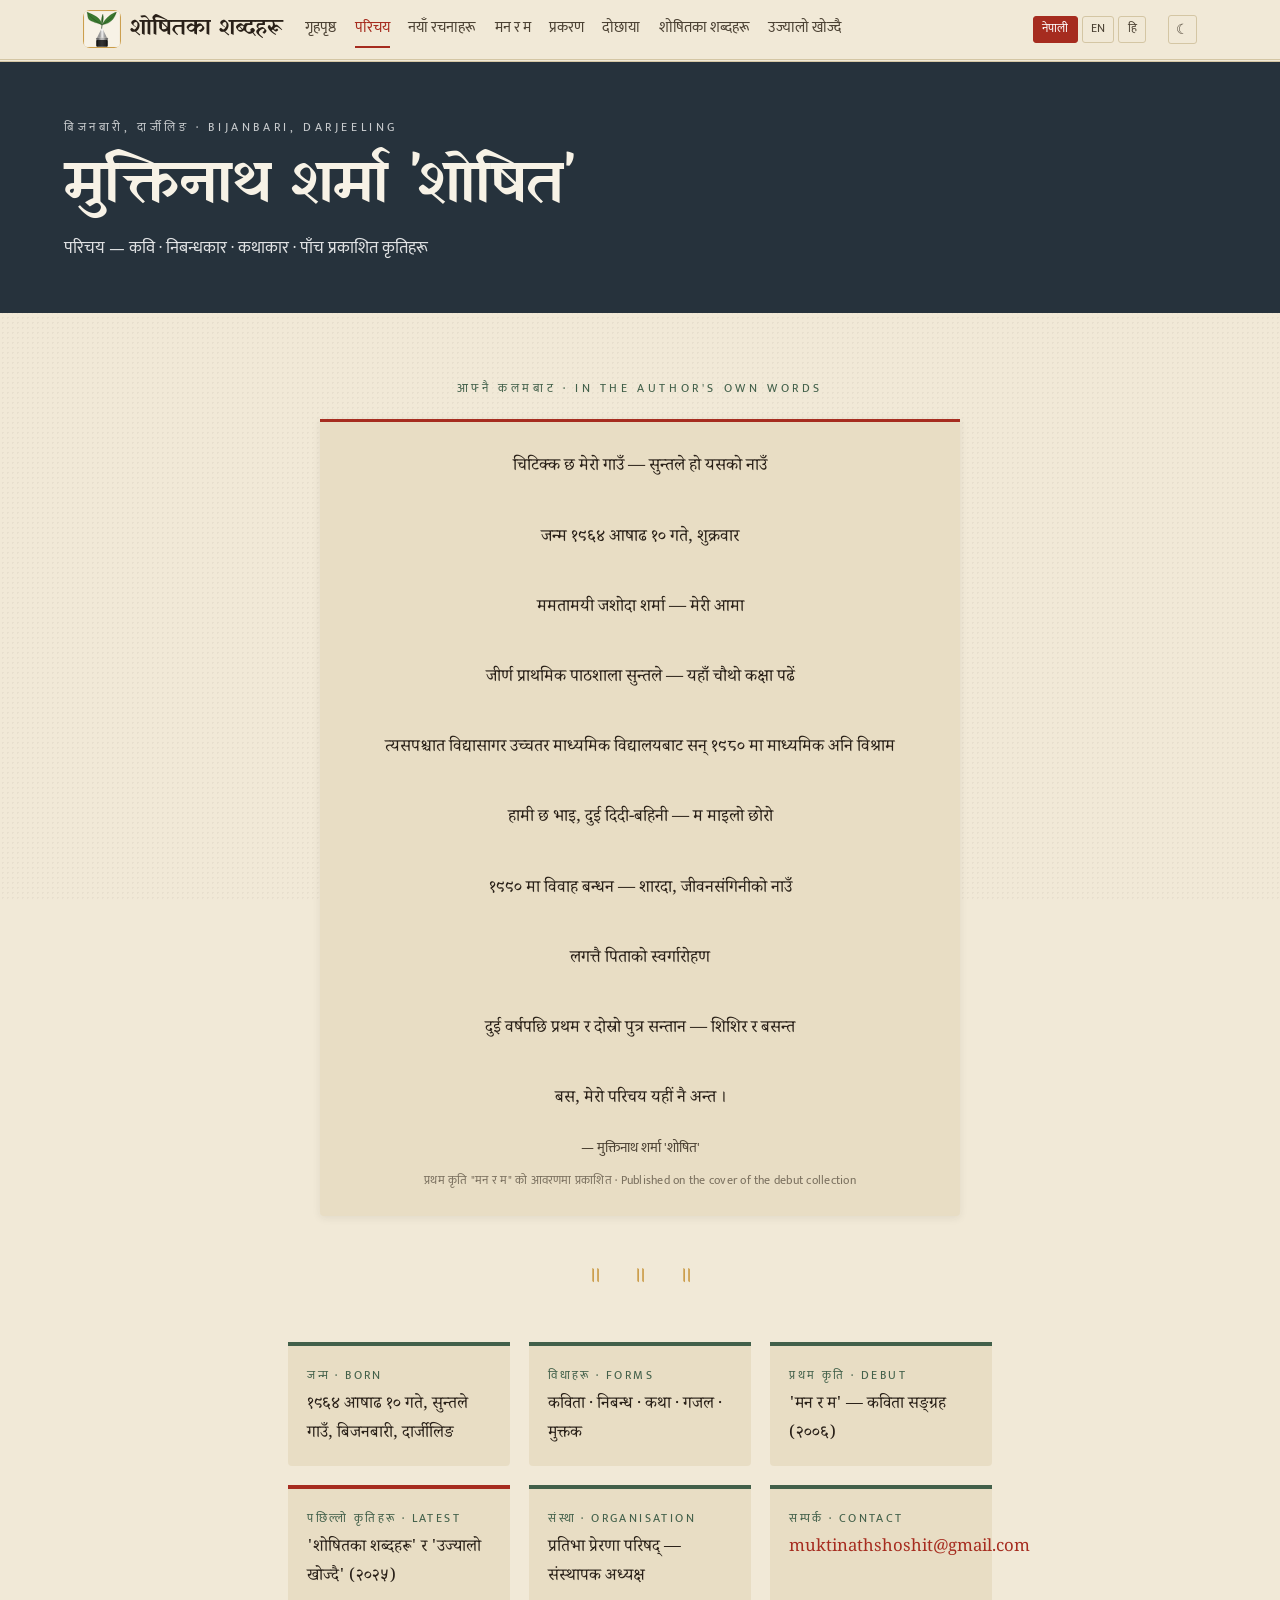
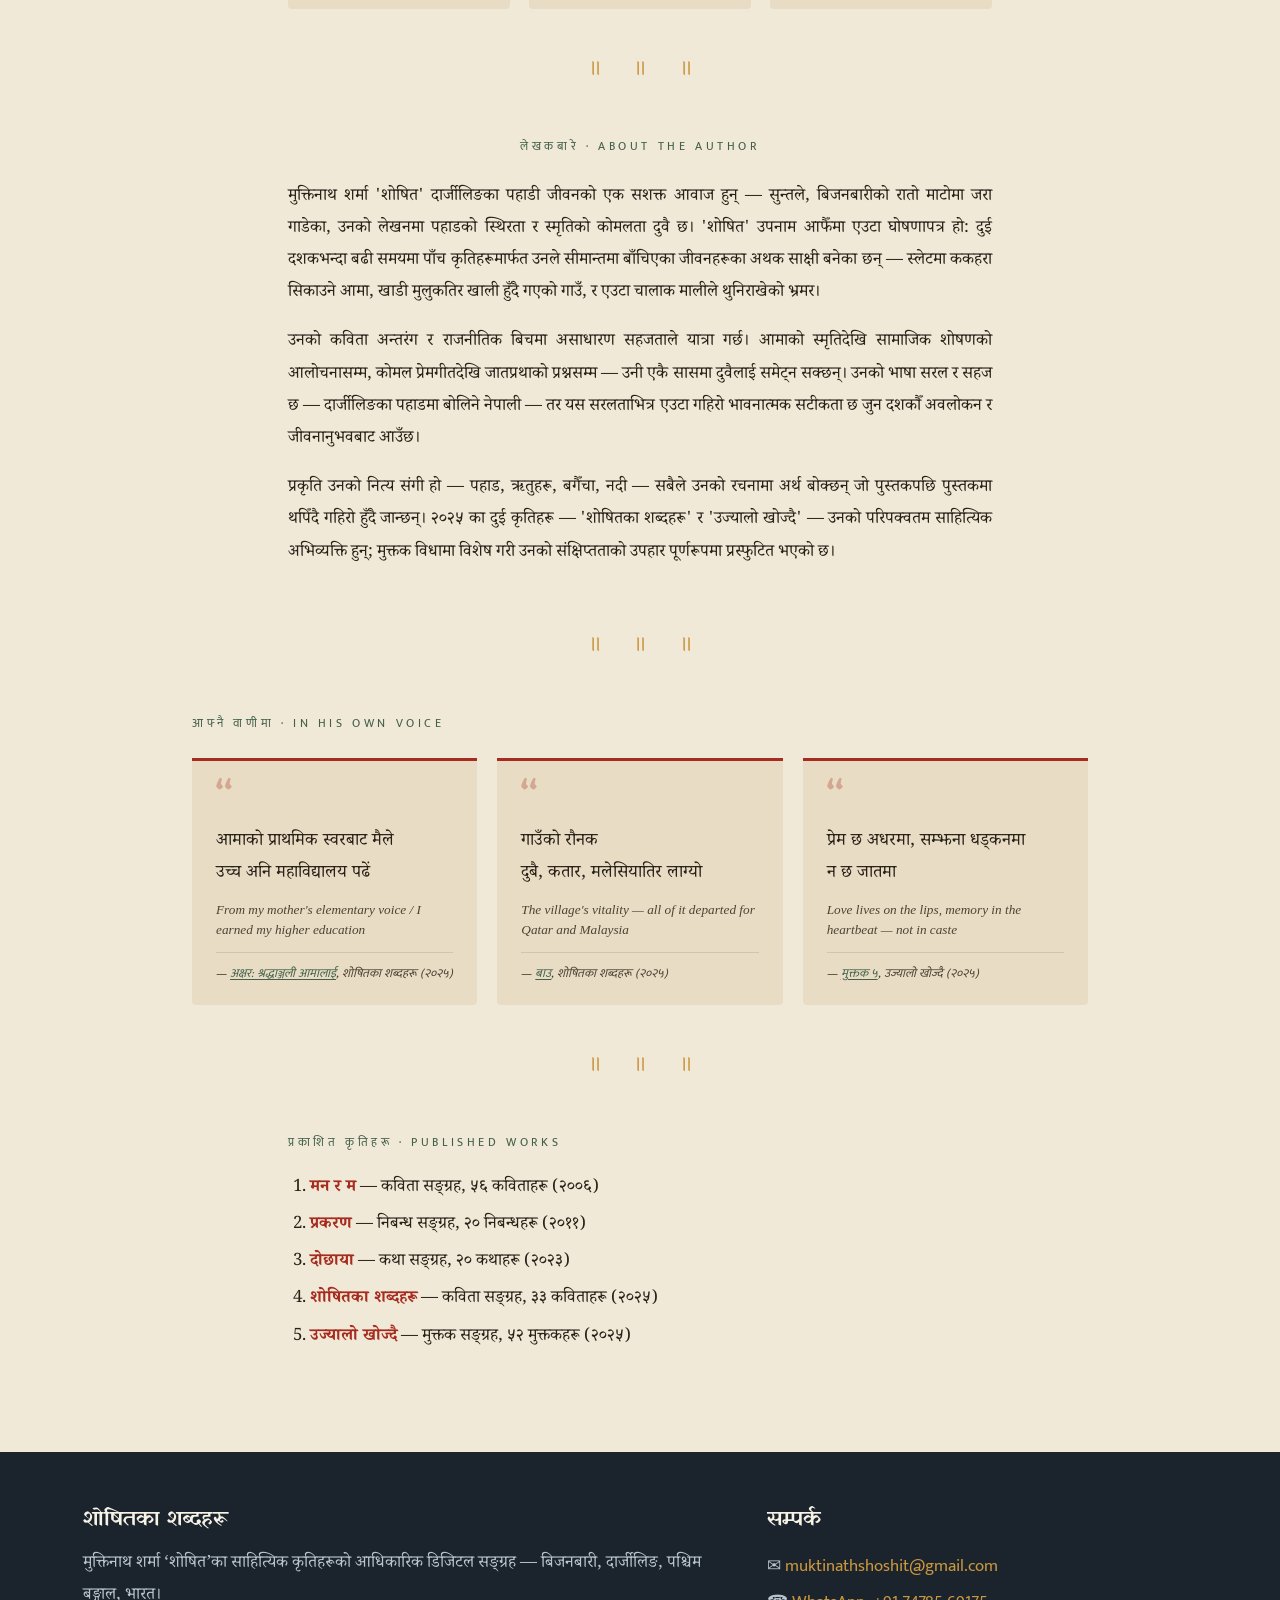
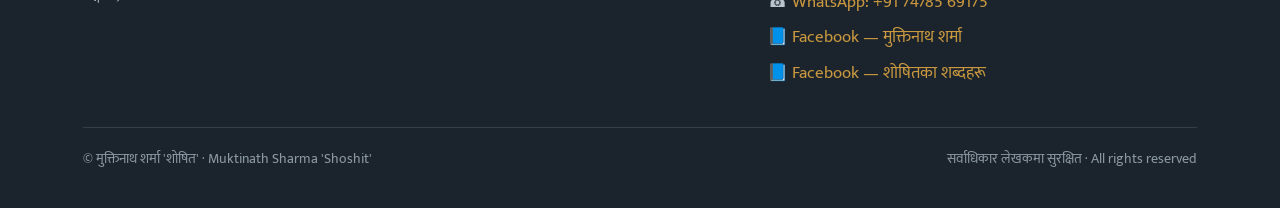
==== parichay.html @ 9d16ff5e "Add EN/HI translations to parichay.html sections The verse card, facts values, and published works l" ====
<!DOCTYPE html>
<html lang="ne">
<head>
<meta charset="UTF-8">
<meta name="viewport" content="width=device-width, initial-scale=1">
<title>परिचय — मुक्तिनाथ शर्मा 'शोषित' · Muktinath Sharma 'Shoshit'</title>
<meta name="description" content="मुक्तिनाथ शर्मा 'शोषित'को परिचय — जन्म १९६४, बिजनबारी, दार्जीलिङ। कवि, निबन्धकार, कथाकार। आफ्नै कलमबाट आत्मपरिचय।">

<!-- Open Graph -->
<meta property="og:type" content="profile">
<meta property="og:site_name" content="शोषितका शब्दहरू">
<meta property="og:url" content="https://shoshit.in/parichay.html">
<meta property="og:title" content="परिचय — मुक्तिनाथ शर्मा 'शोषित'">
<meta property="og:description" content="Muktinath Sharma 'Shoshit' — poet, essayist and story writer from Bijanbari, Darjeeling. Born 1964. Five published works in Nepali literature.">
<meta property="og:image" content="https://shoshit.in/images/covers/shoshitka-shabdaharu-cover.png">
<meta property="og:locale" content="ne_NP">
<meta property="profile:first_name" content="Muktinath">
<meta property="profile:last_name" content="Sharma">
<meta property="profile:username" content="shoshit">

<!-- Twitter / X Card -->
<meta name="twitter:card" content="summary_large_image">
<meta name="twitter:title" content="परिचय — Muktinath Sharma 'Shoshit'">
<meta name="twitter:description" content="Poet, essayist and story writer from Bijanbari, Darjeeling. Born 1964. Author of five published works in Nepali literature spanning poetry, essays and stories.">
<meta name="twitter:image" content="https://shoshit.in/images/covers/shoshitka-shabdaharu-cover.png">

<!-- Canonical -->
<link rel="canonical" href="https://shoshit.in/parichay.html">

<!-- JSON-LD: Person -->
<script type="application/ld+json">
{
  "@context": "https://schema.org",
  "@type": "Person",
  "@id": "https://shoshit.in/#author",
  "name": "Muktinath Sharma 'Shoshit'",
  "alternateName": ["मुक्तिनाथ शर्मा 'शोषित'"],
  "birthDate": "1964",
  "birthPlace": {
    "@type": "Place",
    "name": "Suntale, Bijanbari, Darjeeling, West Bengal, India"
  },
  "nationality": "Indian",
  "jobTitle": ["Poet", "Essayist", "Story Writer", "Teacher"],
  "description": "Nepali-language poet, essayist, and story writer from Bijanbari, Darjeeling, West Bengal. Active in Indian Nepali literature for over four decades.",
  "url": "https://shoshit.in/parichay.html",
  "sameAs": [
    "https://facebook.com/muktinathsharma.shosit",
    "https://facebook.com/shositwords"
  ]
}
</script>

<link rel="preconnect" href="https://fonts.googleapis.com">
<link rel="preconnect" href="https://fonts.gstatic.com" crossorigin>
<link href="https://fonts.googleapis.com/css2?family=Yatra+One&family=Noto+Serif+Devanagari:wght@400;600&family=Mukta:wght@400;600&display=swap" rel="stylesheet">
<link rel="stylesheet" href="css/style.css">
<link rel="icon" href="images/logo.svg" type="image/svg+xml">
</head>
<body>

<div id="read-progress" role="progressbar" aria-label="Reading progress" aria-valuenow="0" aria-valuemin="0" aria-valuemax="100"></div>
<a class="skip-link" href="#main-content">Skip to content</a>

<header class="site-head">
  <div class="wrap">
    <a class="brand" href="index.html">
      <img src="images/logo.svg" alt="" class="brand-logo" width="38" height="38">
      शोषितका शब्दहरू
    </a>
    <button id="nav-toggle" aria-expanded="false" aria-controls="main-nav" aria-label="Navigation menu">
      <svg width="22" height="18" viewBox="0 0 22 18" fill="none" aria-hidden="true">
        <rect y="0" width="22" height="2.5" rx="1.25" fill="currentColor"/>
        <rect y="7.75" width="22" height="2.5" rx="1.25" fill="currentColor"/>
        <rect y="15.5" width="22" height="2.5" rx="1.25" fill="currentColor"/>
      </svg>
    </button>
    <div class="nav-wrap">
    <nav class="site-nav" id="main-nav" aria-label="मुख्य">
      <a href="index.html" data-ne="गृहपृष्ठ" data-en="Home" data-hi="मुख्य पृष्ठ">गृहपृष्ठ</a>
      <a href="parichay.html" aria-current="page" data-ne="परिचय" data-en="About" data-hi="परिचय">परिचय</a>
      <a href="rachana.html" data-ne="नयाँ रचनाहरू" data-en="New Works" data-hi="नई रचनाएँ">नयाँ रचनाहरू</a>
      <a href="books/man-ra-ma.html" data-ne="मन र म" data-en="Man ra Ma" data-hi="मन र मैं">मन र म</a>
      <a href="books/prakaran.html" data-ne="प्रकरण" data-en="Prakaran" data-hi="प्रकरण">प्रकरण</a>
      <a href="books/dochhaya.html" data-ne="दोछाया" data-en="Dochhaya" data-hi="दोछाया">दोछाया</a>
      <a href="books/shoshitka-shabdaharu.html" data-ne="शोषितका शब्दहरू" data-en="Shoshitka Shabdaharu" data-hi="शोषित के शब्द">शोषितका शब्दहरू</a>
      <a href="books/ujyalo-khojdai.html" data-ne="उज्यालो खोज्दै" data-en="Ujyalo Khojdai" data-hi="उज्यालो खोज्दै">उज्यालो खोज्दै</a>
    </nav>
    </div>
    <div class="lang-switcher" aria-label="Language / भाषा">
      <button class="lang-btn active" data-lang="ne" aria-pressed="true" title="नेपाली">नेपाली</button>
      <button class="lang-btn" data-lang="en" aria-pressed="false" title="English">EN</button>
      <button class="lang-btn" data-lang="hi" aria-pressed="false" title="हिन्दी">हि</button>
    </div>
    <button id="theme-toggle" aria-label="Switch to dark mode" title="Switch to dark mode">☾</button>
  </div>
</header>

<main id="main-content">
  <section class="work-hero">
    <div class="wrap">
      <div class="hero-text">
        <span class="eyebrow" data-ne="बिजनबारी, दार्जीलिङ · Bijanbari, Darjeeling" data-en="Bijanbari, Darjeeling" data-hi="बिजनबारी, दार्जीलिंग">बिजनबारी, दार्जीलिङ · Bijanbari, Darjeeling</span>
        <h1 data-ne="मुक्तिनाथ शर्मा 'शोषित'" data-en="Muktinath Sharma 'Shoshit'" data-hi="मुक्तिनाथ शर्मा 'शोषित'">मुक्तिनाथ शर्मा 'शोषित'</h1>
        <p class="sub" data-ne="परिचय — कवि · निबन्धकार · कथाकार · पाँच प्रकाशित कृतिहरू" data-en="Profile — Poet · Essayist · Story Writer · Five Published Works" data-hi="परिचय — कवि · निबंधकार · कथाकार · पाँच प्रकाशित कृतियाँ">परिचय — कवि · निबन्धकार · कथाकार · पाँच प्रकाशित कृतिहरू</p>
      </div>
    </div>
  </section>

  <section class="section" id="top">
    <span class="eyebrow eyebrow-center" data-ne="आफ्नै कलमबाट · In the Author's Own Words" data-en="In the Author's Own Words" data-hi="लेखक के अपने शब्दों में">आफ्नै कलमबाट · In the Author's Own Words</span>
    <div class="parichay-card">
      <div class="trans lang-ne">
        <div class="parichay-verse">चिटिक्क छ मेरो गाउँ — सुन्तले हो यसको नाउँ

जन्म १९६४ आषाढ १० गते, शुक्रवार

ममतामयी जशोदा शर्मा — मेरी आमा

जीर्ण प्राथमिक पाठशाला सुन्तले — यहाँ चौथो कक्षा पढें

त्यसपश्चात विद्यासागर उच्चतर माध्यमिक विद्यालयबाट सन् १९८० मा माध्यमिक अनि विश्राम

हामी छ भाइ, दुई दिदी-बहिनी — म माइलो छोरो

१९९० मा विवाह बन्धन — शारदा, जीवनसंगिनीको नाउँ

लगत्तै पिताको स्वर्गारोहण

दुई वर्षपछि प्रथम र दोस्रो पुत्र सन्तान — शिशिर र बसन्त

बस, मेरो परिचय यहीं नै अन्त ।</div>
        <p class="parichay-note">— मुक्तिनाथ शर्मा 'शोषित'</p>
        <p class="parichay-source">प्रथम कृति "मन र म" को आवरणमा प्रकाशित · Published on the cover of the debut collection</p>
      </div>
      <div class="trans lang-en" lang="en" hidden>
        <div class="parichay-verse">My village is bright and beautiful — Suntale is its name

Born the 10th of Ashadha, 1964, a Friday

Jasodha Sharma, full of tenderness — my mother

The old primary school in Suntale — I studied there till the fourth grade

From Vidyasagar Higher Secondary School, I passed secondary in 1980 — then a pause

Six brothers we are, two sisters — I am the second son

In 1990, the bond of marriage — Sharada, my life companion's name

And soon after, my father's departure

Two years later, a first son and a second — Shishir and Basanta

And with that, my story ends here.</div>
        <p class="parichay-note">— Muktinath Sharma 'Shoshit'</p>
        <p class="parichay-source">Published on the cover of the debut collection <em>Man ra Ma</em></p>
      </div>
      <div class="trans lang-hi" lang="hi" hidden>
        <div class="parichay-verse">सुन्दर है मेरा गाँव — सुन्तले है उसका नाम

जन्म आषाढ़ की दसवीं, सन् १९६४, शुक्रवार

ममतामयी जशोदा शर्मा — मेरी माँ

जर्जर प्राथमिक पाठशाला सुन्तले — यहाँ चौथी कक्षा तक पढ़ा

तत्पश्चात विद्यासागर उच्चतर माध्यमिक विद्यालय से सन् १९८० में माध्यमिक परीक्षा उत्तीर्ण, फिर विश्राम

छह भाई हैं हम, दो बहनें — मैं दूसरा बेटा

सन् १९९० में विवाह-बंधन — शारदा, जीवनसंगिनी का नाम

उसके तुरंत बाद पिता का देहावसान

दो वर्ष बाद पहले और दूसरे पुत्र — शिशिर और बसन्त

बस, मेरा परिचय यहीं समाप्त।</div>
        <p class="parichay-note">— मुक्तिनाथ शर्मा 'शोषित'</p>
        <p class="parichay-source">प्रथम कृति <em>मन र म</em> के आवरण पर प्रकाशित</p>
      </div>
    </div>

    <div class="dd" aria-hidden="true">॥ ॥ ॥</div>

    <div class="facts">
      <div class="fact">
        <div class="k" data-ne="जन्म · Born" data-en="Born" data-hi="जन्म">जन्म · Born</div>
        <div class="v" data-ne="१९६४ आषाढ १० गते, सुन्तले गाउँ, बिजनबारी, दार्जीलिङ" data-en="10th Ashadha 1964, Suntale village, Bijanbari, Darjeeling" data-hi="आषाढ़ की दसवीं, १९६४, सुन्तले गाँव, बिजनबारी, दार्जीलिंग">१९६४ आषाढ १० गते, सुन्तले गाउँ, बिजनबारी, दार्जीलिङ</div>
      </div>
      <div class="fact">
        <div class="k" data-ne="विधाहरू · Forms" data-en="Forms" data-hi="विधाएँ">विधाहरू · Forms</div>
        <div class="v" data-ne="कविता · निबन्ध · कथा · गजल · मुक्तक" data-en="Poetry · Essay · Story · Ghazal · Muktak" data-hi="कविता · निबंध · कहानी · ग़ज़ल · मुक्तक">कविता · निबन्ध · कथा · गजल · मुक्तक</div>
      </div>
      <div class="fact">
        <div class="k" data-ne="प्रथम कृति · Debut" data-en="Debut" data-hi="प्रथम कृति">प्रथम कृति · Debut</div>
        <div class="v" data-ne="'मन र म' — कविता सङ्ग्रह (२००६)" data-en="'Man ra Ma' — poetry collection (2006)" data-hi="'मन र म' — कविता संग्रह (२००६)">'मन र म' — कविता सङ्ग्रह (२००६)</div>
      </div>
      <div class="fact fact-latest">
        <div class="k" data-ne="पछिल्लो कृतिहरू · Latest" data-en="Latest" data-hi="नवीनतम कृतियाँ">पछिल्लो कृतिहरू · Latest</div>
        <div class="v" data-ne="'शोषितका शब्दहरू' र 'उज्यालो खोज्दै' (२०२५)" data-en="'Shoshitka Shabdaharu' and 'Ujyalo Khojdai' (2025)" data-hi="'शोषितका शब्दहरू' और 'उज्यालो खोज्दै' (२०२५)">'शोषितका शब्दहरू' र 'उज्यालो खोज्दै' (२०२५)</div>
      </div>
      <div class="fact">
        <div class="k" data-ne="संस्था · Organisation" data-en="Organisation" data-hi="संस्था">संस्था · Organisation</div>
        <div class="v" data-ne="प्रतिभा प्रेरणा परिषद् — संस्थापक अध्यक्ष" data-en="Pratibha Prerna Parishad — Founding President" data-hi="प्रतिभा प्रेरणा परिषद् — संस्थापक अध्यक्ष">प्रतिभा प्रेरणा परिषद् — संस्थापक अध्यक्ष</div>
      </div>
      <div class="fact">
        <div class="k" data-ne="सम्पर्क · Contact" data-en="Contact" data-hi="संपर्क">सम्पर्क · Contact</div>
        <div class="v"><a href="mailto:muktinathshoshit@gmail.com">muktinathshoshit@gmail.com</a></div>
      </div>
    </div>

    <div class="dd" aria-hidden="true">॥ ॥ ॥</div>

    <span class="eyebrow eyebrow-center">लेखकबारे · About the Author</span>
    <div class="author-bio">
      <div class="trans lang-ne">
        <div class="prose">
          <p>मुक्तिनाथ शर्मा 'शोषित' दार्जीलिङका पहाडी जीवनको एक सशक्त आवाज हुन् — सुन्तले, बिजनबारीको रातो माटोमा जरा गाडेका, उनको लेखनमा पहाडको स्थिरता र स्मृतिको कोमलता दुवै छ। 'शोषित' उपनाम आफैँमा एउटा घोषणापत्र हो: दुई दशकभन्दा बढी समयमा पाँच कृतिहरूमार्फत उनले सीमान्तमा बाँचिएका जीवनहरूका अथक साक्षी बनेका छन् — स्लेटमा ककहरा सिकाउने आमा, खाडी मुलुकतिर खाली हुँदै गएको गाउँ, र एउटा चालाक मालीले थुनिराखेको भ्रमर।</p>
          <p>उनको कविता अन्तरंग र राजनीतिक बिचमा असाधारण सहजताले यात्रा गर्छ। आमाको स्मृतिदेखि सामाजिक शोषणको आलोचनासम्म, कोमल प्रेमगीतदेखि जातप्रथाको प्रश्नसम्म — उनी एकै सासमा दुवैलाई समेट्न सक्छन्। उनको भाषा सरल र सहज छ — दार्जीलिङका पहाडमा बोलिने नेपाली — तर यस सरलताभित्र एउटा गहिरो भावनात्मक सटीकता छ जुन दशकौँ अवलोकन र जीवनानुभवबाट आउँछ।</p>
          <p>प्रकृति उनको नित्य संगी हो — पहाड, ऋतुहरू, बगैँचा, नदी — सबैले उनको रचनामा अर्थ बोक्छन् जो पुस्तकपछि पुस्तकमा थपिँदै गहिरो हुँदै जान्छन्। २०२५ का दुई कृतिहरू — 'शोषितका शब्दहरू' र 'उज्यालो खोज्दै' — उनको परिपक्वतम साहित्यिक अभिव्यक्ति हुन्; मुक्तक विधामा विशेष गरी उनको संक्षिप्तताको उपहार पूर्णरूपमा प्रस्फुटित भएको छ।</p>
        </div>
      </div>
      <div class="trans lang-en" lang="en" hidden>
        <div class="prose">
          <p>Muktinath Sharma 'Shoshit' is a powerful voice of Darjeeling's hill life — rooted in the red earth of Suntale, Bijanbari, his writing holds both the stillness of mountains and the tenderness of memory. The pen name 'Shoshit' (the exploited) is itself a manifesto: across five collections spanning nearly two decades, he has been an unflinching witness to lives lived at the margins — the mother who taught the alphabet on a slate, the village slowly emptied by Gulf migration, the bee trapped by a cunning gardener.</p>
          <p>His poetry travels between the intimate and the political with rare grace. From the memory of a mother to a critique of social exploitation, from a tender love lyric to a searching verse on caste — he holds both in the same breath. His language is deliberately accessible — Nepali as spoken in the Darjeeling hills, without affectation — yet within this simplicity lies a deep emotional precision born of decades of observation and lived experience.</p>
          <p>Nature is his constant companion: the hills, the seasons, the garden, the river — all carry meaning across his work, deepening from book to book. His two 2025 collections — <em>Shoshitka Shabdaharu</em> and <em>Ujyalo Khojdai</em> — represent his most mature literary expression; in the muktak form especially, his gift for compression finds its fullest flowering: saying in four lines what others need pages to approach.</p>
        </div>
      </div>
      <div class="trans lang-hi" lang="hi" hidden>
        <div class="prose">
          <p>मुक्तिनाथ शर्मा 'शोषित' दार्जीलिङ की पहाड़ी ज़िंदगी की एक सशक्त आवाज़ हैं — सुन्तले, बिजनबारी की लाल मिट्टी में जड़ें जमाए, उनके लेखन में पहाड़ों की स्थिरता और स्मृतियों की कोमलता दोनों हैं। 'शोषित' उपनाम स्वयं एक घोषणापत्र है: लगभग दो दशकों में पाँच कृतियों के माध्यम से उन्होंने हाशिए पर जीवन जीने वालों के अथक साक्षी की भूमिका निभाई है — स्लेट पर अक्षर सिखाने वाली माँ, खाड़ी देशों की ओर खाली होता गाँव, और एक चालाक माली के जाल में फँसी भौंरी।</p>
          <p>उनकी कविता अंतरंग और राजनैतिक के बीच असाधारण सहजता से यात्रा करती है। माँ की स्मृति से सामाजिक शोषण की आलोचना तक, कोमल प्रेम-गीत से जाति-प्रथा के सवाल तक — वे एक ही साँस में दोनों को समेट सकते हैं। उनकी भाषा सरल और सहज है — दार्जीलिङ की पहाड़ियों की नेपाली — लेकिन इस सरलता के भीतर एक गहरी भावनात्मक सटीकता छिपी है जो दशकों के अवलोकन और जीवनानुभव से उपजती है।</p>
          <p>प्रकृति उनकी नित्य संगिनी है — पहाड़, ऋतुएँ, बगीचा, नदी — उनकी रचनाओं में सब अर्थ वहन करते हैं जो पुस्तक-दर-पुस्तक गहरा होता जाता है। २०२५ की दो कृतियाँ — <em>शोषितका शब्दहरू</em> और <em>उज्यालो खोज्दै</em> — उनकी सबसे परिपक्व साहित्यिक अभिव्यक्ति हैं; मुक्तक विधा में विशेष रूप से उनकी संक्षिप्तता की प्रतिभा अपने पूर्ण उत्कर्ष पर है।</p>
        </div>
      </div>
    </div>

    <div class="dd" aria-hidden="true">॥ ॥ ॥</div>

    <div class="voice-showcase">
      <span class="eyebrow">आफ्नै वाणीमा · In His Own Voice</span>
      <div class="pull-quotes">
        <figure class="pull-quote">
          <blockquote lang="ne">आमाको प्राथमिक स्वरबाट मैले<br>उच्च अनि महाविद्यालय पढें</blockquote>
          <p class="quote-gloss">From my mother's elementary voice / I earned my higher education</p>
          <figcaption>— <cite><a href="books/shoshitka-shabdaharu.html#p1">अक्षर: श्रद्धाञ्जली आमालाई</a>, शोषितका शब्दहरू (२०२५)</cite></figcaption>
        </figure>
        <figure class="pull-quote">
          <blockquote lang="ne">गाउँको रौनक<br>दुबै, कतार, मलेसियातिर लाग्यो</blockquote>
          <p class="quote-gloss">The village's vitality — all of it departed for Qatar and Malaysia</p>
          <figcaption>— <cite><a href="books/shoshitka-shabdaharu.html#p2">बाउ</a>, शोषितका शब्दहरू (२०२५)</cite></figcaption>
        </figure>
        <figure class="pull-quote">
          <blockquote lang="ne">प्रेम छ अधरमा, सम्झना धड्कनमा<br>न छ जातमा</blockquote>
          <p class="quote-gloss">Love lives on the lips, memory in the heartbeat — not in caste</p>
          <figcaption>— <cite><a href="books/ujyalo-khojdai.html#m5">मुक्तक ५</a>, उज्यालो खोज्दै (२०२५)</cite></figcaption>
        </figure>
      </div>
    </div>

    <div class="dd" aria-hidden="true">॥ ॥ ॥</div>

    <div class="published-works">
      <span class="eyebrow" data-ne="प्रकाशित कृतिहरू · Published Works" data-en="Published Works" data-hi="प्रकाशित कृतियाँ">प्रकाशित कृतिहरू · Published Works</span>
      <div class="trans lang-ne">
        <div class="prose">
          <ol>
            <li><a href="books/man-ra-ma.html"><strong>मन र म</strong></a> — कविता सङ्ग्रह, ५६ कविताहरू (२००६)</li>
            <li><a href="books/prakaran.html"><strong>प्रकरण</strong></a> — निबन्ध सङ्ग्रह, २० निबन्धहरू (२०११)</li>
            <li><a href="books/dochhaya.html"><strong>दोछाया</strong></a> — कथा सङ्ग्रह, २० कथाहरू (२०२३)</li>
            <li><a href="books/shoshitka-shabdaharu.html"><strong>शोषितका शब्दहरू</strong></a> — कविता सङ्ग्रह, ३३ कविताहरू (२०२५)</li>
            <li><a href="books/ujyalo-khojdai.html"><strong>उज्यालो खोज्दै</strong></a> — मुक्तक सङ्ग्रह, ५२ मुक्तकहरू (२०२५)</li>
          </ol>
        </div>
      </div>
      <div class="trans lang-en" lang="en" hidden>
        <div class="prose">
          <ol>
            <li><a href="books/man-ra-ma.html"><strong>Man ra Ma</strong></a> — poetry collection, 56 poems (2006)</li>
            <li><a href="books/prakaran.html"><strong>Prakaran</strong></a> — essay collection, 20 essays (2011)</li>
            <li><a href="books/dochhaya.html"><strong>Dochhaya</strong></a> — short story collection, 20 stories (2023)</li>
            <li><a href="books/shoshitka-shabdaharu.html"><strong>Shoshitka Shabdaharu</strong></a> — poetry collection, 33 poems (2025)</li>
            <li><a href="books/ujyalo-khojdai.html"><strong>Ujyalo Khojdai</strong></a> — muktak collection, 52 muktaks (2025)</li>
          </ol>
        </div>
      </div>
      <div class="trans lang-hi" lang="hi" hidden>
        <div class="prose">
          <ol>
            <li><a href="books/man-ra-ma.html"><strong>मन र म</strong></a> — कविता संग्रह, ५६ कविताएँ (२००६)</li>
            <li><a href="books/prakaran.html"><strong>प्रकरण</strong></a> — निबंध संग्रह, २० निबंध (२०११)</li>
            <li><a href="books/dochhaya.html"><strong>दोछाया</strong></a> — कहानी संग्रह, २० कहानियाँ (२०२३)</li>
            <li><a href="books/shoshitka-shabdaharu.html"><strong>शोषितका शब्दहरू</strong></a> — कविता संग्रह, ३३ कविताएँ (२०२५)</li>
            <li><a href="books/ujyalo-khojdai.html"><strong>उज्यालो खोज्दै</strong></a> — मुक्तक संग्रह, ५२ मुक्तक (२०२५)</li>
          </ol>
        </div>
      </div>
    </div>
  </section>
</main>

<footer class="site-foot">
  <div class="wrap">
    <div class="foot-grid">
      <div>
        <h4 data-ne="शोषितका शब्दहरू" data-en="Shoshitka Shabdaharu" data-hi="शोषित के शब्द">शोषितका शब्दहरू</h4>
        <p data-ne="मुक्तिनाथ शर्मा &#x2018;शोषित&#x2019;का साहित्यिक कृतिहरूको आधिकारिक डिजिटल सङ्ग्रह — बिजनबारी, दार्जीलिङ, पश्चिम बङ्गाल, भारत।" data-en="Official digital archive of the literary works of Muktinath Sharma &#x2018;Shoshit&#x2019; — Bijanbari, Darjeeling, West Bengal, India." data-hi="मुक्तिनाथ शर्मा &#x2018;शोषित&#x2019; की साहित्यिक कृतियों का आधिकारिक डिजिटल संग्रह — बिजनबारी, दार्जीलिंग, पश्चिम बंगाल, भारत।">मुक्तिनाथ शर्मा 'शोषित'का साहित्यिक कृतिहरूको आधिकारिक डिजिटल सङ्ग्रह — बिजनबारी, दार्जीलिङ, पश्चिम बङ्गाल, भारत।</p>
      </div>
      <div>
        <h4 data-ne="सम्पर्क" data-en="Contact" data-hi="संपर्क">सम्पर्क</h4>
        <ul class="contact-list">
          <li>✉ <a href="mailto:muktinathshoshit@gmail.com">muktinathshoshit@gmail.com</a></li>
          <li>☎ <a href="https://wa.me/+917478569175" rel="noopener noreferrer">WhatsApp: +91 74785 69175</a></li>
          <li>📘 <a href="https://facebook.com/muktinathsharma.shosit" rel="noopener noreferrer">Facebook — मुक्तिनाथ शर्मा</a></li>
          <li>📘 <a href="https://facebook.com/shositwords" rel="noopener noreferrer">Facebook — शोषितका शब्दहरू</a></li>
        </ul>
      </div>
    </div>
    <div class="copy">
      <span>© मुक्तिनाथ शर्मा 'शोषित' · Muktinath Sharma 'Shoshit'</span>
      <span>सर्वाधिकार लेखकमा सुरक्षित · All rights reserved</span>
    </div>
  </div>
</footer>

<button id="back-top" aria-label="Back to top" title="Back to top">↑</button>
<script src="js/site.js"></script>
</body>
</html>
---- css/style.css ----
/* ============================================================
   शोषितका शब्दहरू — Muktinath Sharma 'Shoshit'
   Professional literary archive — shoshit.in
   Design tokens (light):
     Ink        #292018   (deep book ink)
     Paper      #f1e9d7   (aged press paper)
     Paper-2    #e8ddc4   (deeper paper, cards)
     Sindoor    #a62c1f   (vermilion accent)
     Tea        #42604a   (tea-garden green)
     Dusk       #26323c   (Kanchenjunga dusk — hero)
     Gold       #c8973f   (marigold / brass)
   Design tokens (dark):
     Ink        #ddd3bc   (warm lamp-lit cream)
     Paper      #161e27   (deep mountain night)
     Paper-2    #1d2a36   (moonlit card surface)
     Sindoor    #c83a28   (vermilion, brightened for dark)
     Tea        #528a62   (tea-green, brightened)
     Dusk       #0e1822   (midnight hero/footer)
     Gold       #d4a84a   (brass, brightened)
   Type:
     Display    'Yatra One'            (author name, book titles)
     Body       'Noto Serif Devanagari'(literary text)
     Utility    'Mukta'                (nav, labels, captions)
   ============================================================ */

:root{
  --ink:#292018;
  --ink-soft:#4c4234;
  --paper:#f1e9d7;
  --paper-2:#e8ddc4;
  --line:#d4c6a4;
  --sindoor:#a62c1f;
  --tea:#42604a;
  --dusk:#26323c;
  --dusk-2:#1b242c;
  --gold:#c8973f;
  --cream:#f7f2e6;
  --disp:'Yatra One', 'Noto Serif Devanagari', serif;
  --body:'Noto Serif Devanagari', 'Kalimati', serif;
  --ui:'Mukta', 'Noto Sans Devanagari', sans-serif;
  --measure: 44rem;
}

/* ── Dark mode token overrides ── */
@media (prefers-color-scheme: dark) {
  :root {
    --ink:#ddd3bc;
    --ink-soft:#a89880;
    --paper:#161e27;
    --paper-2:#1d2a36;
    --line:#2c3c4e;
    --sindoor:#c83a28;
    --tea:#528a62;
    --dusk:#0e1822;
    --dusk-2:#080f18;
    --gold:#d4a84a;
    --cream:#e8dfc8;
  }
}
:root[data-theme="dark"] {
  --ink:#ddd3bc;
  --ink-soft:#a89880;
  --paper:#161e27;
  --paper-2:#1d2a36;
  --line:#2c3c4e;
  --sindoor:#c83a28;
  --tea:#528a62;
  --dusk:#0e1822;
  --dusk-2:#080f18;
  --gold:#d4a84a;
  --cream:#e8dfc8;
}
:root[data-theme="light"] {
  --ink:#292018;
  --ink-soft:#4c4234;
  --paper:#f1e9d7;
  --paper-2:#e8ddc4;
  --line:#d4c6a4;
  --sindoor:#a62c1f;
  --tea:#42604a;
  --dusk:#26323c;
  --dusk-2:#1b242c;
  --gold:#c8973f;
  --cream:#f7f2e6;
}

*{box-sizing:border-box; margin:0; padding:0;}
html{scroll-behavior:smooth;}
@media (prefers-reduced-motion: reduce){
  html{scroll-behavior:auto;}
  *,*::before,*::after{animation:none !important; transition:none !important;}
}

body{
  font-family:var(--body);
  background:var(--paper);
  color:var(--ink);
  line-height:1.9;
  font-size:1.06rem;
  -webkit-font-smoothing:antialiased;
}

/* subtle paper grain */
body::before{
  content:"";
  position:fixed; inset:0; pointer-events:none; z-index:0;
  background-image:radial-gradient(rgba(41,32,24,.045) 1px, transparent 1px);
  background-size:5px 5px;
  mix-blend-mode:multiply;
}
@media (prefers-color-scheme: dark){
  body::before{ mix-blend-mode:screen; background-image:radial-gradient(rgba(255,255,255,.04) 1px, transparent 1px); }
}
:root[data-theme="dark"] body::before{ mix-blend-mode:screen; background-image:radial-gradient(rgba(255,255,255,.04) 1px, transparent 1px); }
:root[data-theme="light"] body::before{ mix-blend-mode:multiply; background-image:radial-gradient(rgba(41,32,24,.045) 1px, transparent 1px); }
main, header, footer{position:relative; z-index:1;}

a{color:var(--sindoor); text-decoration:none;}
a:hover{text-decoration:underline; text-underline-offset:4px;}
a:focus-visible, button:focus-visible{
  outline:3px solid var(--gold); outline-offset:3px; border-radius:2px;
}

/* ---------- header ---------- */
/* ── skip nav for keyboard / screen reader users ── */
.skip-link{
  position:absolute; left:-9999px; top:.5rem;
  background:var(--sindoor); color:#fff;
  padding:.4rem 1rem; border-radius:3px;
  font-family:var(--ui); font-size:.9rem;
  z-index:200;
}
.skip-link:focus{ left:1rem; }

/* ── reading progress bar ── */
#read-progress{
  position:fixed; top:0; left:0; z-index:200;
  height:3px; width:0%;
  background:var(--sindoor);
  transition:width .08s linear;
  pointer-events:none;
}

.site-head{
  border-bottom:3px double var(--line);
  background:var(--paper);
  position:sticky; top:0; z-index:50;
}
.site-head .wrap{
  max-width:72rem; margin:0 auto; padding:.65rem 1.2rem;
  display:flex; align-items:center; gap:1.4rem; flex-wrap:wrap;
}
.brand{
  font-family:var(--disp);
  font-size:1.35rem;
  color:var(--ink);
  white-space:nowrap;
  line-height:1.3;
  display:flex; align-items:center; gap:.55rem;
}
.brand:hover{text-decoration:none; color:var(--sindoor);}
.brand-logo{
  height:38px; width:38px; flex-shrink:0;
  display:block;
  border-radius:7px;
}
.nav-wrap{
  position:relative; flex:1 1 0; min-width:0;
  overflow:hidden;
}
.nav-wrap::after{
  content:'';
  position:absolute; top:0; right:0; bottom:0; width:2.5rem;
  background:linear-gradient(to right, transparent, var(--paper));
  pointer-events:none;
}
.site-nav{
  display:flex; gap:1.15rem; flex-wrap:nowrap;
  overflow-x:auto; -webkit-overflow-scrolling:touch;
  font-family:var(--ui); font-size:.95rem;
  scrollbar-width:none;
}
.site-nav::-webkit-scrollbar{display:none;}
.site-nav a{color:var(--ink-soft); white-space:nowrap; padding:.2rem 0;}
.site-nav a:hover{color:var(--sindoor); text-decoration:none;}
.site-nav a[aria-current="page"]{
  color:var(--sindoor);
  border-bottom:2px solid var(--sindoor);
}

/* ── theme toggle ── */
#theme-toggle{
  background:none; border:1px solid var(--line);
  border-radius:3px; padding:.18rem .42rem;
  font-size:.88rem; cursor:pointer; color:var(--ink-soft);
  flex-shrink:0; line-height:1.5;
  transition:background .15s, color .15s, border-color .15s;
}
#theme-toggle:hover{
  background:var(--paper-2); border-color:var(--gold); color:var(--ink);
}

/* ── language switcher ── */
.lang-switcher{
  display:flex; gap:.25rem; margin-left:auto; flex-shrink:0;
}
.lang-btn{
  background:none; border:1px solid var(--line);
  border-radius:3px; padding:.18rem .52rem;
  font-size:.78rem; font-family:var(--ui);
  color:var(--ink-soft); cursor:pointer;
  transition:background .15s, color .15s, border-color .15s;
  line-height:1.5;
}
.lang-btn:hover{ background:var(--paper-2); border-color:var(--gold); color:var(--ink); }
.lang-btn.active,
.lang-btn[aria-pressed="true"]{
  background:var(--sindoor); border-color:var(--sindoor); color:#fff;
}

/* ── mobile nav hamburger ── */
#nav-toggle{
  display:none; background:none; border:none; cursor:pointer;
  padding:.3rem .4rem; margin-left:auto; color:var(--ink);
  line-height:1;
}
#nav-toggle svg{ display:block; }
@media (max-width:700px){
  #nav-toggle{ display:flex; align-items:center; }
  .brand{ flex:1 1 0; min-width:0; overflow:hidden; }
  .nav-wrap{ display:none; }
  .nav-wrap.nav-open{ display:block; position:static; overflow:visible; flex:none; width:0; min-width:0; }
  .site-nav{
    flex-direction:column;
    position:absolute; top:100%; left:0; right:0; z-index:49;
    background:var(--paper); border-bottom:2px solid var(--line);
    padding:.8rem 1.2rem 1rem; gap:.55rem;
    box-shadow:0 4px 12px rgba(41,32,24,.12);
  }
  .nav-wrap::after{ display:none; }
  .site-head .wrap{
    position:relative; flex-wrap:nowrap; gap:.6rem;
  }
}

/* ---------- hero (home) ---------- */
.hero{
  background:linear-gradient(180deg, var(--dusk) 0%, var(--dusk-2) 100%);
  color:var(--cream);
  overflow:hidden;
  position:relative;
}
/* Kanchenjunga ridgeline */
.hero .ridge{
  position:absolute; left:0; right:0; bottom:-2px; height:110px; width:100%;
  display:block;
}
.hero .wrap{
  max-width:72rem; margin:0 auto;
  padding:5.5rem 1.2rem 8.5rem;
  text-align:center;
}
.hero .invocation{
  font-family:var(--ui); letter-spacing:.35em; font-size:.8rem;
  color:var(--gold); text-transform:uppercase;
}
.hero h1{
  font-family:var(--disp);
  font-weight:400;
  font-size:clamp(2.6rem, 7vw, 5.2rem);
  line-height:1.35;
  margin:.8rem 0 .4rem;
  color:var(--cream);
  text-shadow:0 3px 0 rgba(0,0,0,.25);
}
.hero .latin{
  font-family:var(--ui); letter-spacing:.28em; font-size:.95rem;
  color:#b9c4cc;
}
.hero .roles{
  margin-top:1.6rem;
  font-size:1.15rem;
  color:#e4dcc8;
}
.hero .roles .danda{color:var(--gold); padding:0 .5rem;}
.hero .lede{
  max-width:38rem; margin:1.4rem auto 0; color:#c8cfd4; font-size:1rem;
}
.hero .cta-row{margin-top:2.2rem; display:flex; gap:1rem; justify-content:center; flex-wrap:wrap;}
.btn{
  display:inline-block; font-family:var(--ui); font-size:1rem;
  padding:.6rem 1.6rem; border-radius:3px;
  border:1.5px solid var(--gold);
  color:var(--gold);
  transition:background .2s, color .2s;
}
.btn:hover{background:var(--gold); color:var(--dusk-2); text-decoration:none;}
.btn.solid{background:var(--sindoor); border-color:var(--sindoor); color:#fff;}
.btn.solid:hover{background:#8c2317;}

/* ---------- section scaffolding ---------- */
.section{max-width:72rem; margin:0 auto; padding:4rem 1.2rem;}
.section-head{
  display:flex; align-items:baseline; gap:1rem; margin-bottom:2.2rem;
}
.section-head h2{
  font-family:var(--disp); font-weight:400;
  font-size:clamp(1.7rem, 3.5vw, 2.4rem);
  color:var(--ink);
}
.section-head .rule{
  flex:1; height:0;
  border-top:1px solid var(--line);
  border-bottom:1px solid var(--line);
  padding-top:2px;
}
.eyebrow{
  font-family:var(--ui); letter-spacing:.3em; font-size:.75rem;
  color:var(--tea); text-transform:uppercase; display:block; margin-bottom:.4rem;
}

/* ---------- book shelf (signature element) ---------- */
.shelf{
  display:grid;
  grid-template-columns:repeat(auto-fit, minmax(190px, 1fr));
  gap:1.6rem;
  align-items:end;
}
.book{
  display:flex; flex-direction:column; text-decoration:none; color:var(--ink);
}
.book:hover{text-decoration:none;}
.cover{
  aspect-ratio:5/7;
  border-radius:3px 8px 8px 3px;
  padding:1.1rem 1rem 1rem 1.35rem;
  overflow:hidden;
  color:var(--cream);
  position:relative;
  display:flex; flex-direction:column;
  box-shadow:
    inset 6px 0 0 rgba(0,0,0,.22),   /* spine */
    inset 8px 0 0 rgba(255,255,255,.08),
    2px 4px 14px rgba(41,32,24,.28);
  transition:transform .25s ease, box-shadow .25s ease;
}
.book:hover .cover{
  transform:translateY(-8px) rotate(-1.2deg);
  box-shadow:
    inset 6px 0 0 rgba(0,0,0,.22),
    inset 8px 0 0 rgba(255,255,255,.08),
    6px 14px 26px rgba(41,32,24,.35);
}
.cover .genre{
  font-family:var(--ui); font-size:.72rem; letter-spacing:.25em;
  opacity:.85; text-transform:uppercase;
}
.cover .aksara{
  font-family:var(--disp);
  font-size:clamp(4rem, 9vw, 5.6rem);
  line-height:1.1;
  margin:auto 0;
  opacity:.32;
  align-self:flex-end;
  user-select:none;
}
.cover h3{
  font-family:var(--disp); font-weight:400;
  font-size:1.45rem; line-height:1.5;
}
.cover .year{
  font-family:var(--ui); font-size:.8rem; opacity:.8; margin-top:.2rem;
}
.cover.c-manrama{background:linear-gradient(160deg,#42604a,#2c4334);}
.cover.c-prakaran{background:linear-gradient(160deg,#a62c1f,#7c1f14);}
.cover.c-dochhaya{background:linear-gradient(160deg,#26323c,#161f26);}
.cover.c-shabda{background:linear-gradient(160deg,#8a5a17,#6a430d);}
.cover.c-ujyalo{background:linear-gradient(160deg,#5b3a5e,#3f2742);}
.cover.cover-img{padding:0; background:none;}
.cover.cover-img img{width:100%; height:100%; object-fit:cover; display:block; border-radius:3px 8px 8px 3px;}
.book .below{
  font-family:var(--ui); font-size:.9rem; color:var(--ink-soft);
  margin-top:.7rem; line-height:1.5;
}
.book .below strong{color:var(--ink); font-weight:600;}

/* ---------- home: intro strip ---------- */
.intro-heading{
  font-family:var(--disp); font-weight:400;
  font-size:2rem; margin-bottom:1rem;
}
.intro-grid{
  display:grid; grid-template-columns:1.1fr .9fr; gap:3rem; align-items:start;
}
@media (max-width:760px){ .intro-grid{grid-template-columns:1fr;} }
.intro-grid .quote{
  background:var(--paper-2);
  border-left:5px solid var(--sindoor);
  padding:1.6rem 1.6rem;
  font-size:1.15rem;
  line-height:2.1;
}
.intro-grid .quote footer{
  margin-top:.9rem; font-family:var(--ui); font-size:.85rem; color:var(--ink-soft);
}

/* ---------- divider motif ---------- */
.dd{
  text-align:center; color:var(--gold);
  font-size:1.4rem; letter-spacing:.6em;
  padding:0 0 0 .6em;
  margin:2.6rem 0;
  user-select:none;
}

/* ---------- reading pages ---------- */
.work-hero{
  background:var(--dusk); color:var(--cream);
  padding:3.4rem 1.2rem 3rem;
}
.work-hero.t-manrama{background:linear-gradient(160deg,#42604a,#243a2c);}
.work-hero.t-prakaran{background:linear-gradient(160deg,#a62c1f,#6e1b11);}
.work-hero.t-dochhaya{background:linear-gradient(160deg,#26323c,#141c23);}
.work-hero.t-shabda{background:linear-gradient(160deg,#8a5a17,#5c3a0b);}
.work-hero.t-ujyalo{background:linear-gradient(160deg,#5b3a5e,#35203a);}
.work-hero.t-rachana{background:linear-gradient(160deg,#26323c,#0f181f);}
.work-hero .wrap{max-width:72rem; margin:0 auto; display:flex; align-items:flex-end; gap:2.4rem;}
.work-hero .hero-cover{
  flex:0 0 auto; width:clamp(100px,14vw,170px);
  border-radius:3px 8px 8px 3px;
  box-shadow:4px 6px 20px rgba(0,0,0,.45);
  overflow:hidden; align-self:flex-end;
}
.work-hero .hero-cover img{width:100%; display:block;}
.work-hero .hero-text{flex:1 1 0; min-width:0;}
.work-hero .eyebrow{color:rgba(255,255,255,.75);}
.work-hero h1{
  font-family:var(--disp); font-weight:400;
  font-size:clamp(2.2rem, 5vw, 3.6rem); line-height:1.4;
}
.work-hero .sub{font-family:var(--ui); color:rgba(255,255,255,.85); margin-top:.4rem;}
@media(max-width:600px){.work-hero .hero-cover{width:80px;} .work-hero .wrap{gap:1.4rem;}}

.reader{
  max-width:72rem; margin:0 auto; padding:3rem 1.2rem 5rem;
  display:grid; grid-template-columns:16rem minmax(0,1fr); gap:3.5rem;
}
@media (max-width:900px){ .reader{grid-template-columns:1fr; gap:2rem;} }

.toc{
  font-family:var(--ui); font-size:.92rem;
}
@media (min-width:901px){
  .toc{position:sticky; top:5rem; align-self:start; max-height:calc(100vh - 7rem); overflow:auto; padding-right:.5rem;}
}
.toc h2{
  font-size:.8rem; letter-spacing:.25em; text-transform:uppercase;
  color:var(--tea); margin-bottom:.8rem; font-weight:600;
}
.toc ol{list-style:none; counter-reset:t;}
.toc li{border-bottom:1px dotted var(--line);}
.toc a{
  display:block; padding:.38rem .2rem; color:var(--ink-soft);
  counter-increment:t;
}
.toc a::before{
  content:counter(t, devanagari) ". ";
  color:var(--gold); font-weight:600;
}
.toc a:hover{color:var(--sindoor); text-decoration:none; background:var(--paper-2);}
details.toc-fold{margin-bottom:1.5rem;}
details.toc-fold summary{
  font-family:var(--ui); cursor:pointer; color:var(--sindoor);
  padding:.6rem .9rem; border:1px solid var(--line); border-radius:4px;
  background:var(--paper-2); font-size:1rem;
}
@media (min-width:901px){
  details.toc-fold{display:contents;}
  details.toc-fold summary{display:none;}
}
@media (max-width:900px){
  details.toc-fold .toc{position:static; max-height:none;}
}

.works{min-width:0;}
.reader > .works:only-child{grid-column: 1 / -1;}

/* occasion group divider — groups pieces by event / date */
.occasion-group{
  padding:.9rem 0 .5rem;
  border-top:2px solid var(--line);
  margin-top:2rem;
}
.occasion-group:first-child{margin-top:0; border-top:none; padding-top:0;}
.occasion-heading{
  display:block;
  font-family:var(--ui); font-size:.78rem; letter-spacing:.22em;
  text-transform:uppercase; color:var(--gold); font-weight:600;
  margin-bottom:.1rem;
}
.toc-occasion{
  display:block;
  font-family:var(--ui); font-size:.75rem; letter-spacing:.18em;
  text-transform:uppercase; color:var(--gold);
  margin:.75rem 0 .15rem;
}
.toc-occasion ~ ol{ margin-left:1rem; }

.piece{
  padding:2.6rem 0;
  border-bottom:1px solid var(--line);
  scroll-margin-top:5rem;
}
.piece:first-child{padding-top:0;}
.piece:last-child{border-bottom:none;}
.piece h3{
  font-family:var(--disp); font-weight:400;
  font-size:1.6rem; color:var(--sindoor);
  margin-bottom:1.1rem; line-height:1.5;
}
.piece .kicker{
  font-family:var(--ui); font-size:.78rem; letter-spacing:.25em;
  text-transform:uppercase; color:var(--tea); display:block; margin-bottom:.2rem;
}
.piece .byline{
  font-family:var(--ui); font-size:.9rem; color:var(--ink-soft); margin-bottom:1rem;
}

/* verse: preserve line breaks */
.verse{
  white-space:pre-line;
  max-width:var(--measure);
  line-height:2.15;
}
/* prose: paragraphs */
.prose{max-width:var(--measure);}
.prose p{margin-bottom:1.3rem; text-align:justify; text-justify:inter-word;}
.prose p:last-child{margin-bottom:0;}
.prose .vq{  /* verse quoted inside prose */
  white-space:pre-line; text-align:left;
  border-left:3px solid var(--gold);
  padding:.4rem 0 .4rem 1.2rem; margin:1.4rem 0;
  color:var(--ink-soft);
}
.sig{
  font-family:var(--ui); color:var(--ink-soft); font-size:.92rem;
  margin-top:1.2rem;
}
/* flowing prose from plain text: blank line = paragraph gap */
.prose-flow{
  white-space:pre-line;
  max-width:var(--measure);
  line-height:2;
}

.top-link{
  display:inline-block; margin-top:1rem;
  font-family:var(--ui); font-size:.85rem; color:var(--tea);
}

/* front-matter cards */
.frontmatter{
  background:var(--paper-2); border:1px solid var(--line); border-radius:4px;
  padding:1.8rem; margin-bottom:2.4rem;
}
.frontmatter h3{color:var(--ink);}

/* frontmatter with a named preface / byline author */
.fm-byline{ border-left:4px solid var(--sindoor); }
.fm-header{
  margin-bottom:1.5rem;
  padding-bottom:1.2rem;
  border-bottom:1px solid var(--line);
}
.fm-type{
  font-family:var(--ui);
  font-size:.72rem;
  letter-spacing:.25em;
  text-transform:uppercase;
  color:var(--tea);
  display:block;
  margin-bottom:.45rem;
}
.fm-name{
  font-family:var(--disp);
  font-size:1.65rem;
  font-weight:400;
  color:var(--sindoor);
  line-height:1.25;
  margin:0;
}
.fm-title{
  font-family:var(--body);
  font-size:1rem;
  color:var(--ink-soft);
  margin:.3rem 0 .45rem;
  line-height:1.6;
  font-style:italic;
}

/* ---------- parichay page ---------- */
.parichay-card{
  max-width:40rem; margin:0 auto;
  background:var(--paper-2);
  border-top:3px solid var(--sindoor);
  border-radius:0 0 4px 4px;
  padding:1.75rem 2.5rem 1.5rem;
  box-shadow:0 2px 8px rgba(41,32,24,.08);
}
.parichay-verse{
  font-size:1.07rem; line-height:2.05;
  white-space:pre-line;
  text-align:center;
}
.parichay-note{
  text-align:center; font-family:var(--ui); color:var(--ink-soft);
  margin-top:1.1rem; font-size:.9rem;
}
.parichay-source{
  text-align:center; font-family:var(--ui); color:var(--ink-soft);
  font-size:.76rem; margin-top:.45rem; opacity:.7;
  letter-spacing:.02em;
}
@media(max-width:560px){
  .parichay-card{ padding:1.4rem 1.4rem 1.2rem; }
}
.facts{
  max-width:44rem; margin:0 auto;
  display:grid; grid-template-columns:repeat(auto-fit,minmax(200px,1fr)); gap:1.2rem;
}
.fact{
  background:var(--paper-2); border-top:4px solid var(--tea);
  padding:1.1rem 1.2rem; border-radius:0 0 4px 4px;
}
.fact .k{font-family:var(--ui); font-size:.75rem; letter-spacing:.2em; color:var(--tea); text-transform:uppercase;}
.fact .v{font-size:1.05rem; margin-top:.3rem; line-height:1.7;}
.eyebrow-center{display:block; text-align:center; max-width:var(--measure); margin:0 auto 1.25rem;}
.published-works{max-width:44rem; margin:0 auto;}

/* ---------- book detail (cover-only titles) ---------- */
.book-detail{
  display:grid; grid-template-columns:260px 1fr; gap:3rem; align-items:start;
  max-width:60rem; margin:0 auto;
}
@media (max-width:720px){ .book-detail{grid-template-columns:1fr; justify-items:center;} }
.book-detail .cover{max-width:260px; width:100%;}

/* ---------- footer ---------- */
.site-foot{
  background:var(--dusk-2); color:#b9c4cc;
  margin-top:2rem;
}
.site-foot .wrap{
  max-width:72rem; margin:0 auto; padding:3rem 1.2rem 2.2rem;
}
.foot-grid{display:grid; grid-template-columns:1.2fr .8fr; gap:2.5rem;}
@media (max-width:700px){ .foot-grid{grid-template-columns:1fr;} }
.site-foot h4{
  font-family:var(--disp); font-weight:400; color:var(--cream);
  font-size:1.3rem; margin-bottom:.6rem;
}
.site-foot a{color:var(--gold);}
.contact-list{list-style:none; font-family:var(--ui); line-height:2.1;}
.contact-list a{overflow-wrap: break-word;}
.copy{
  border-top:1px solid rgba(255,255,255,.12);
  margin-top:2.2rem; padding-top:1.2rem;
  font-family:var(--ui); font-size:.85rem; color:#8b98a2;
  display:flex; justify-content:space-between; gap:1rem; flex-wrap:wrap;
}

/* ────────────────────────────────────────────────────────────
   Share strip
   ──────────────────────────────────────────────────────────── */
.share-strip{
  display:flex; align-items:center; gap:.35rem;
  flex-wrap:wrap; margin:.6rem 0 1.1rem;
  padding:.55rem .7rem;
  background:var(--paper-2); border-radius:4px;
  border:1px solid var(--line);
}
.share-strip-label{
  font-family:var(--ui); font-size:.72rem; letter-spacing:.15em;
  text-transform:uppercase; color:var(--tea);
  margin-right:.2rem; white-space:nowrap;
}
.share-btn{
  background:none; border:1px solid var(--line);
  border-radius:3px; padding:.2rem .55rem;
  font-size:.8rem; font-family:var(--ui);
  color:var(--ink-soft); cursor:pointer;
  transition:background .15s, color .15s, border-color .15s;
  white-space:nowrap; line-height:1.5;
}
.share-btn:hover{ background:var(--sindoor); border-color:var(--sindoor); color:#fff; }
.copy-btn:hover{ background:var(--tea); border-color:var(--tea); color:#fff; }

/* ────────────────────────────────────────────────────────────
   Translation content
   ──────────────────────────────────────────────────────────── */
.trans[hidden]{ display:none; }
.trans-label{
  font-family:var(--ui); font-size:.72rem; letter-spacing:.2em;
  text-transform:uppercase; color:var(--tea);
  display:block; margin-bottom:.5rem; margin-top:.2rem;
}
.trans-pending{
  font-family:var(--ui); font-size:.82rem; color:var(--ink-soft);
  font-style:italic; padding:.5rem 0;
}
.trans.lang-en .verse,
.trans.lang-en .prose,
.trans.lang-en .prose-flow{ font-family:'Georgia', 'Times New Roman', serif; }
.trans.lang-hi .verse,
.trans.lang-hi .prose,
.trans.lang-hi .prose-flow{ font-family:'Noto Serif Devanagari', serif; }

/* ────────────────────────────────────────────────────────────
   Back to top
   ──────────────────────────────────────────────────────────── */
#back-top{
  position:fixed; bottom:1.6rem; right:1.6rem; z-index:90;
  background:var(--dusk); color:var(--gold);
  border:1.5px solid var(--gold); border-radius:50%;
  width:2.8rem; height:2.8rem;
  font-size:1.25rem; line-height:1;
  cursor:pointer; display:flex; align-items:center; justify-content:center;
  opacity:0; pointer-events:none;
  transition:opacity .25s, background .2s;
  box-shadow:0 2px 8px rgba(0,0,0,.25);
}
#back-top.visible{ opacity:1; pointer-events:auto; }
#back-top:hover{ background:var(--gold); color:var(--dusk-2); }

/* ────────────────────────────────────────────────────────────
   Social proof / site-wide banner (parichay page)
   ──────────────────────────────────────────────────────────── */
.fact-latest{ border-top-color:var(--sindoor); }

/* ────────────────────────────────────────────────────────────
   Improved piece spacing with share strip
   ──────────────────────────────────────────────────────────── */
.piece h3{ margin-bottom:.3rem; }

/* ────────────────────────────────────────────────────────────
   Author bio / writing style description (parichay page)
   ──────────────────────────────────────────────────────────── */
.author-bio{
  max-width:var(--measure);
  margin:0 auto;
  padding:0.25rem 0 1rem;
}
.author-bio .prose p{ margin-bottom:1em; }
.author-bio .prose p:last-child{ margin-bottom:0; }

/* ────────────────────────────────────────────────────────────
   Voice showcase / pull quotes (parichay page)
   ──────────────────────────────────────────────────────────── */
.voice-showcase{
  max-width:56rem;
  margin:0 auto 2rem;
}
.pull-quotes{
  display:grid;
  grid-template-columns:repeat(3,1fr);
  gap:1.25rem;
  margin-top:1.5rem;
}
@media(max-width:760px){
  .pull-quotes{ grid-template-columns:1fr; }
}
.pull-quote{
  background:var(--paper-2);
  border-top:3px solid var(--sindoor);
  border-radius:0 0 4px 4px;
  padding:1.4rem 1.5rem 1.25rem;
  margin:0;
  display:flex;
  flex-direction:column;
}
.pull-quote::before{
  content:'\201C';
  font-family:var(--disp);
  font-size:2.8rem;
  color:var(--sindoor);
  line-height:.85;
  opacity:.3;
  display:block;
  margin-bottom:.35rem;
}
.pull-quote blockquote{
  margin:0 0 .6rem;
  font-family:var(--body);
  font-size:1.1rem;
  line-height:1.8;
  color:var(--ink);
  quotes:none;
  flex:1;
}
.pull-quote blockquote::before,
.pull-quote blockquote::after{ content:''; }
.pull-quote .quote-gloss{
  font-size:.83rem;
  color:var(--ink-soft);
  font-style:italic;
  font-family:Georgia,'Times New Roman',serif;
  margin-bottom:.75rem;
  line-height:1.5;
}
.pull-quote figcaption{
  font-family:var(--ui);
  font-size:.76rem;
  color:var(--ink-soft);
  border-top:1px solid var(--line);
  padding-top:.55rem;
  margin-top:auto;
}
.pull-quote figcaption a{
  color:var(--tea);
  text-decoration:underline;
  text-underline-offset:2px;
}

/* ── Parichay page published works list ── */
.published-works .prose ol{
  padding-left:1.4rem; line-height:2.2;
}
.published-works .prose{
  margin-top:1rem;
}
.author-bio .prose{
  max-width:var(--measure); margin:0 auto;
}

/* ── Font size controls (reader pages) ── */
.font-size-controls{
  display:flex; align-items:center; gap:.3rem;
  margin-bottom:1.2rem;
}
.font-size-label{
  font-family:var(--ui); font-size:.72rem; letter-spacing:.18em;
  text-transform:uppercase; color:var(--tea); margin-right:.1rem;
}
.font-size-btn{
  background:none; border:1px solid var(--line);
  border-radius:3px; padding:.15rem .45rem;
  font-family:var(--ui); font-size:.8rem; color:var(--ink-soft);
  cursor:pointer; line-height:1.5;
  transition:background .15s, color .15s, border-color .15s;
}
.font-size-btn:hover{ background:var(--paper-2); border-color:var(--gold); color:var(--ink); }
.font-size-btn.active{ background:var(--sindoor); border-color:var(--sindoor); color:#fff; }

.reader[data-font-size="sm"] .verse,
.reader[data-font-size="sm"] .prose,
.reader[data-font-size="sm"] .prose-flow{ font-size:.93rem; }
.reader[data-font-size="lg"] .verse,
.reader[data-font-size="lg"] .prose,
.reader[data-font-size="lg"] .prose-flow{ font-size:1.18rem; }

/* ────────────────────────────────────────────────────────────
   Print styles
   ──────────────────────────────────────────────────────────── */
@media print{
  .site-head, .site-foot, .share-strip, .lang-switcher,
  #back-top, #read-progress, .toc-fold, .cta-row,
  #nav-toggle, .skip-link{ display:none !important; }
  .reader{ grid-template-columns:1fr !important; }
  .piece{ break-inside:avoid; page-break-inside:avoid; }
  body{
    background:white; color:black; font-size:11pt; line-height:1.8;
    -webkit-print-color-adjust:exact; print-color-adjust:exact;
  }
  a{ color:inherit; text-decoration:none; }
  .work-hero{ background:none !important; color:black !important; padding:1rem 0; }
  .work-hero h1, .work-hero .eyebrow, .work-hero .sub{ color:black !important; }
  .work-hero .hero-cover{ display:none; }
  .piece h3{ color:black; }
}

/* ────────────────────────────────────────────────────────────
   Book listing / detail view
   ──────────────────────────────────────────────────────────── */
.reader.in-listing,
.reader.in-detail { display:block; }

/* hide the sticky TOC sidebar in both modes */
.reader.in-listing .toc-fold,
.reader.in-detail  .toc-fold { display:none; }

/* listing mode: hide article works, show the card grid */
.reader.in-listing .works    { display:none; }
.reader.in-listing .book-listing { display:block; }

/* detail mode: hide the card grid and all frontmatter */
.reader.in-detail .book-listing { display:none; }
.reader.in-detail .frontmatter  { display:none; }

/* hide all pieces before JS initializes (prevents flash of all stories) */
.reader .piece { display:none; }

/* detail mode: show only the active piece */
.reader.in-detail .piece          { display:none; }
.reader.in-detail .piece.is-active{ display:block; border-bottom:none; }

/* ── Card grid ────────────────────────────────── */
.book-listing{ display:none; padding:1.5rem 0 4rem; }

.article-grid{
  display:grid;
  grid-template-columns:repeat(auto-fill, minmax(min(100%, 14rem), 1fr));
  gap:.8rem;
}

.article-card{
  display:flex; flex-direction:column; gap:.3rem;
  padding:1rem 1.15rem .95rem;
  background:var(--paper-2); border:1px solid var(--line); border-radius:6px;
  cursor:pointer; font-family:var(--body); color:var(--ink);
  text-align:left; width:100%; position:relative;
  transition:border-color .15s, box-shadow .15s, transform .15s;
}
.article-card:hover{
  border-color:var(--gold);
  box-shadow:0 3px 14px rgba(41,32,24,.11);
  transform:translateY(-2px);
}
.article-card::after{
  content:'›';
  position:absolute; right:.9rem; top:50%; transform:translateY(-50%);
  color:var(--line); font-size:1.3rem;
  transition:color .15s, right .15s;
}
.article-card:hover::after{ color:var(--gold); right:.7rem; }

.card-kicker{
  font-family:var(--ui); font-size:.7rem;
  letter-spacing:.2em; text-transform:uppercase; color:var(--sindoor);
}
.card-title{
  font-size:.97rem; line-height:1.45; font-weight:600; padding-right:1.2rem;
}

/* ── Back-to-list button (top of article) ────── */
.back-to-list{
  display:inline-flex; align-items:center; gap:.35rem;
  padding:.38rem .85rem; background:none;
  border:1px solid var(--line); border-radius:4px;
  font-family:var(--ui); font-size:.85rem; color:var(--ink-soft);
  cursor:pointer; margin-bottom:1.6rem;
  transition:border-color .15s, color .15s;
}
.back-to-list:hover{ border-color:var(--sindoor); color:var(--sindoor); }
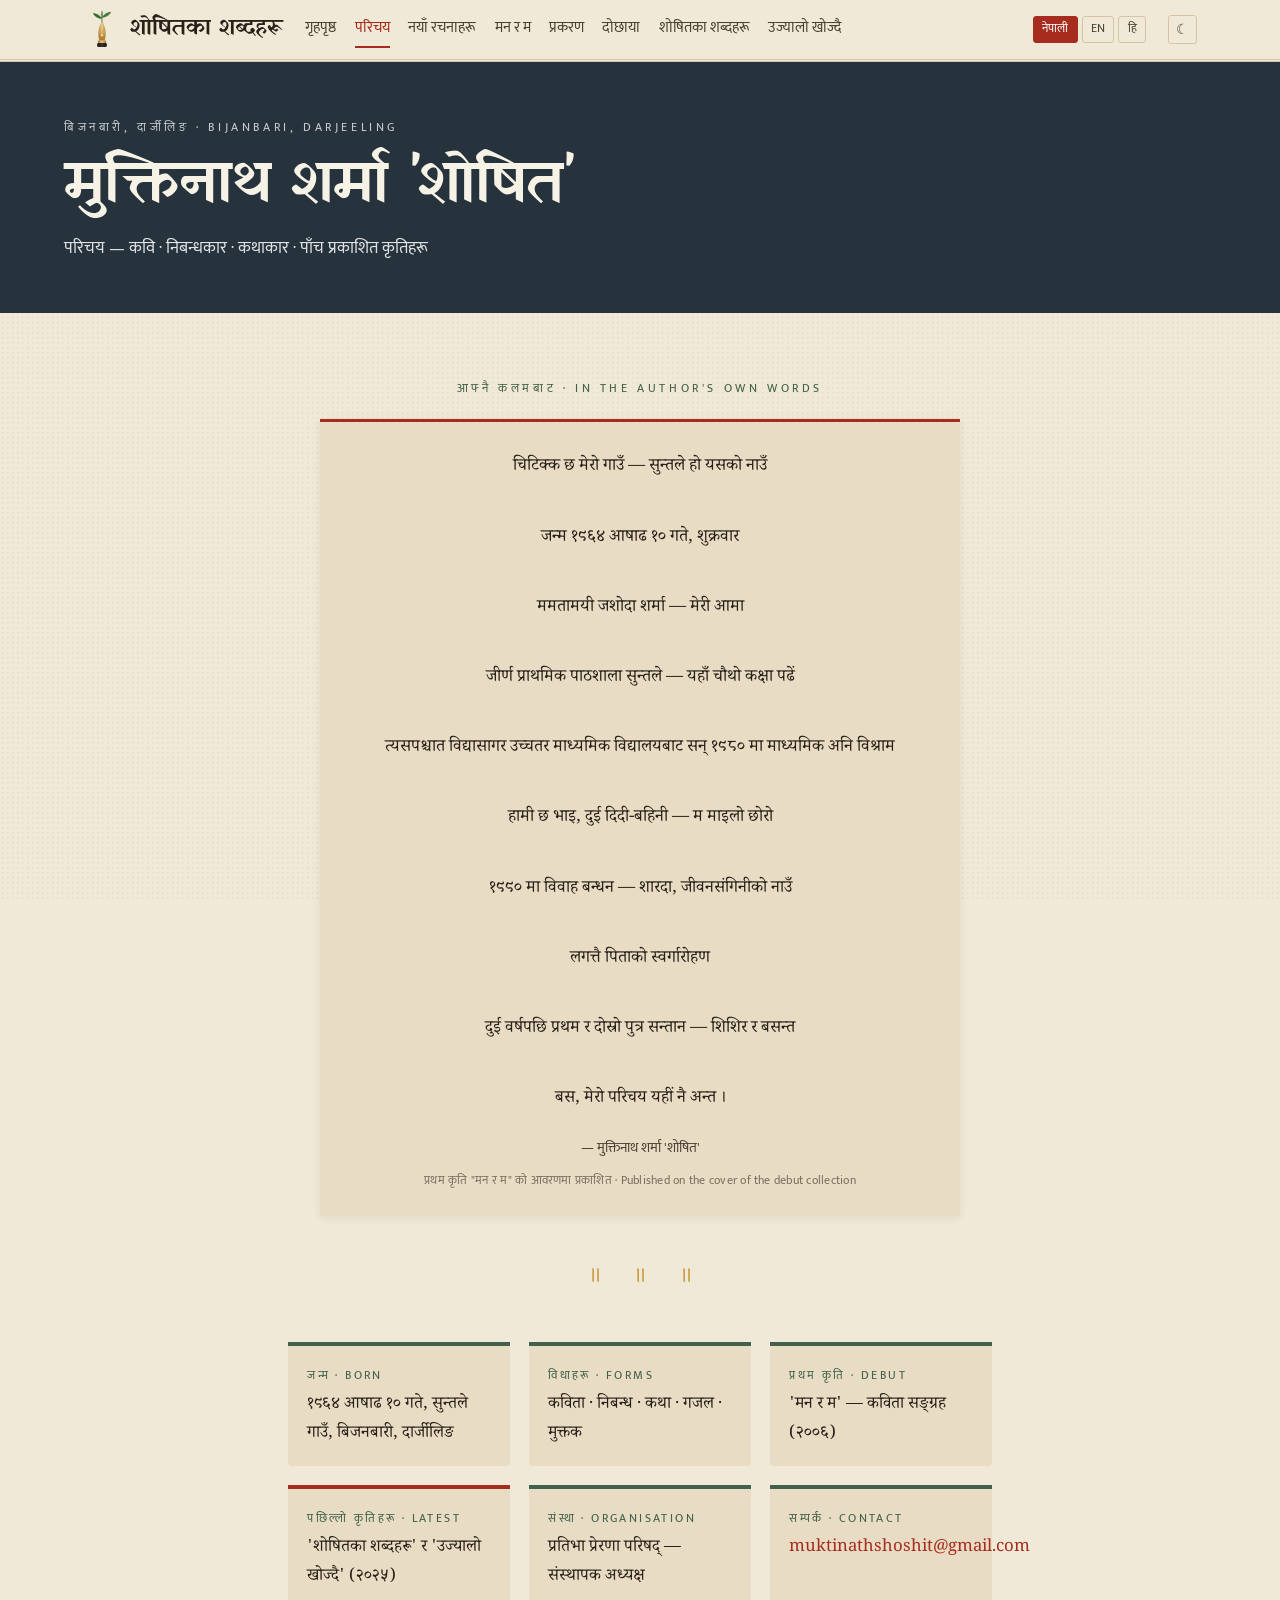
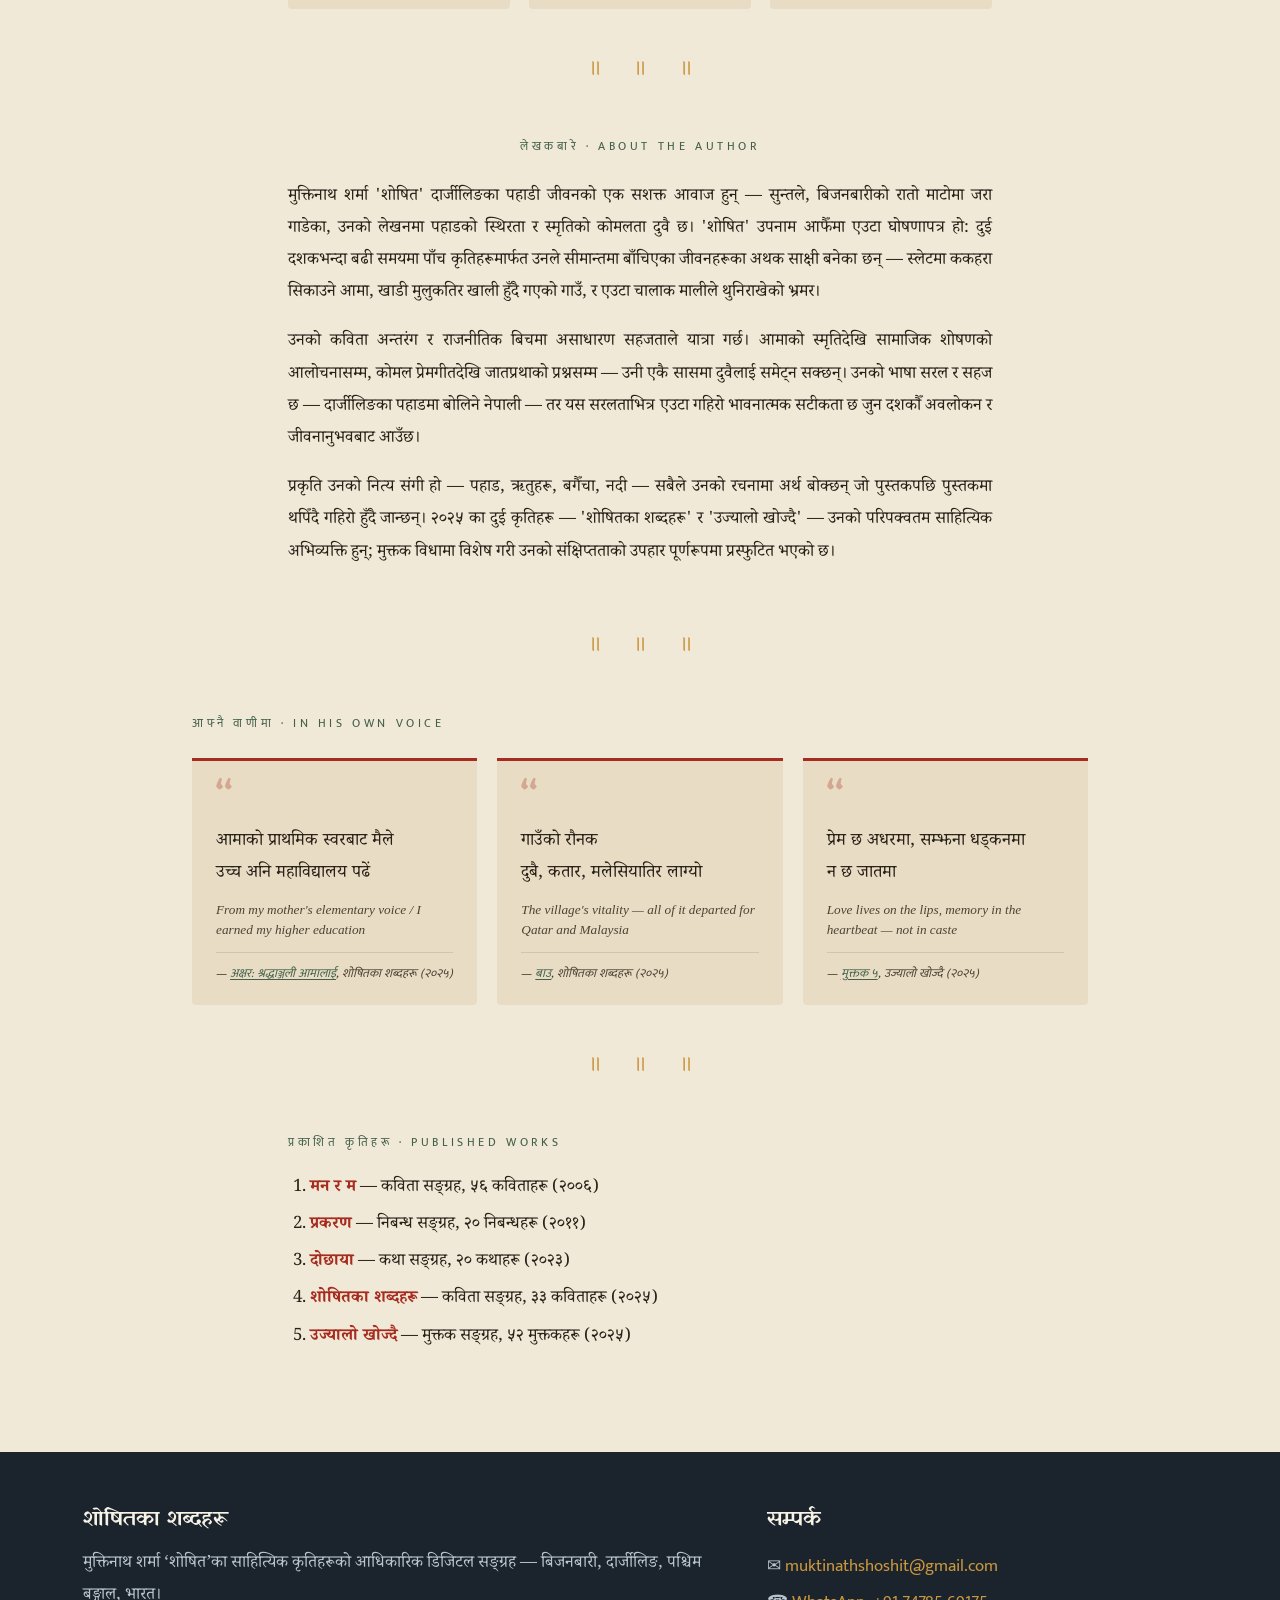
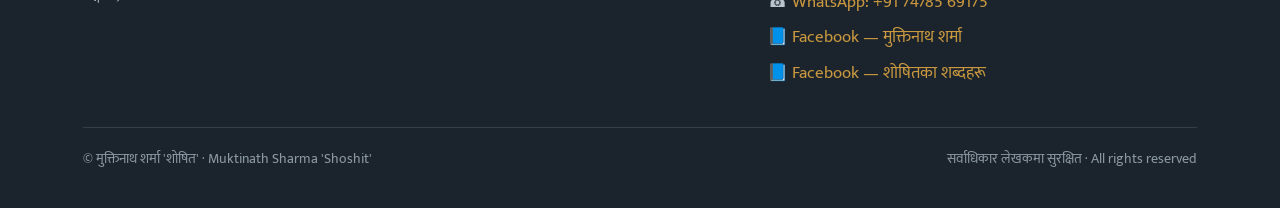
==== commit a49bcdbf: "Use redesigned logos across all pages - Favicon: logo.svg → shoshit-logo-badge.svg (square badge, id" ====
--- a/parichay.html
+++ b/parichay.html
@@ -55,7 +55,7 @@
 <link rel="preconnect" href="https://fonts.gstatic.com" crossorigin>
 <link href="https://fonts.googleapis.com/css2?family=Yatra+One&family=Noto+Serif+Devanagari:wght@400;600&family=Mukta:wght@400;600&display=swap" rel="stylesheet">
 <link rel="stylesheet" href="css/style.css">
-<link rel="icon" href="images/logo.svg" type="image/svg+xml">
+<link rel="icon" href="images/shoshit-logo-badge.svg" type="image/svg+xml">
 </head>
 <body>
 
@@ -65,7 +65,7 @@
 <header class="site-head">
   <div class="wrap">
     <a class="brand" href="index.html">
-      <img src="images/logo.svg" alt="" class="brand-logo" width="38" height="38">
+      <img src="images/shoshit-logo.svg" alt="" class="brand-logo logo-light" width="38" height="38"><img src="images/shoshit-logo-dark.svg" alt="" class="brand-logo logo-dark" width="38" height="38">
       शोषितका शब्दहरू
     </a>
     <button id="nav-toggle" aria-expanded="false" aria-controls="main-nav" aria-label="Navigation menu">
--- a/css/style.css
+++ b/css/style.css
@@ -164,6 +164,13 @@
   display:block;
   border-radius:7px;
 }
+.logo-dark{ display:none; }
+@media(prefers-color-scheme:dark){
+  :root:not([data-theme="light"]) .logo-light{ display:none; }
+  :root:not([data-theme="light"]) .logo-dark{ display:block; }
+}
+[data-theme="dark"] .logo-light{ display:none; }
+[data-theme="dark"] .logo-dark{ display:block; }
 .nav-wrap{
   position:relative; flex:1 1 0; min-width:0;
   overflow:hidden;
@@ -572,7 +579,8 @@
   padding-bottom:1.2rem;
   border-bottom:1px solid var(--line);
 }
-.fm-type{
+.fm-type,
+.frontmatter .kicker{
   font-family:var(--ui);
   font-size:.72rem;
   letter-spacing:.25em;
@@ -899,9 +907,11 @@
 /* hide all pieces before JS initializes (prevents flash of all stories) */
 .reader .piece { display:none; }
 
-/* detail mode: show only the active piece */
-.reader.in-detail .piece          { display:none; }
-.reader.in-detail .piece.is-active{ display:block; border-bottom:none; }
+/* detail mode: show only the active piece and its occasion heading */
+.reader.in-detail .piece                    { display:none; }
+.reader.in-detail .piece.is-active          { display:block; border-bottom:none; }
+.reader.in-detail .occasion-group           { display:none; }
+.reader.in-detail .occasion-group.is-active { display:block; }
 
 /* ── Card grid ────────────────────────────────── */
 .book-listing{ display:none; padding:1.5rem 0 4rem; }
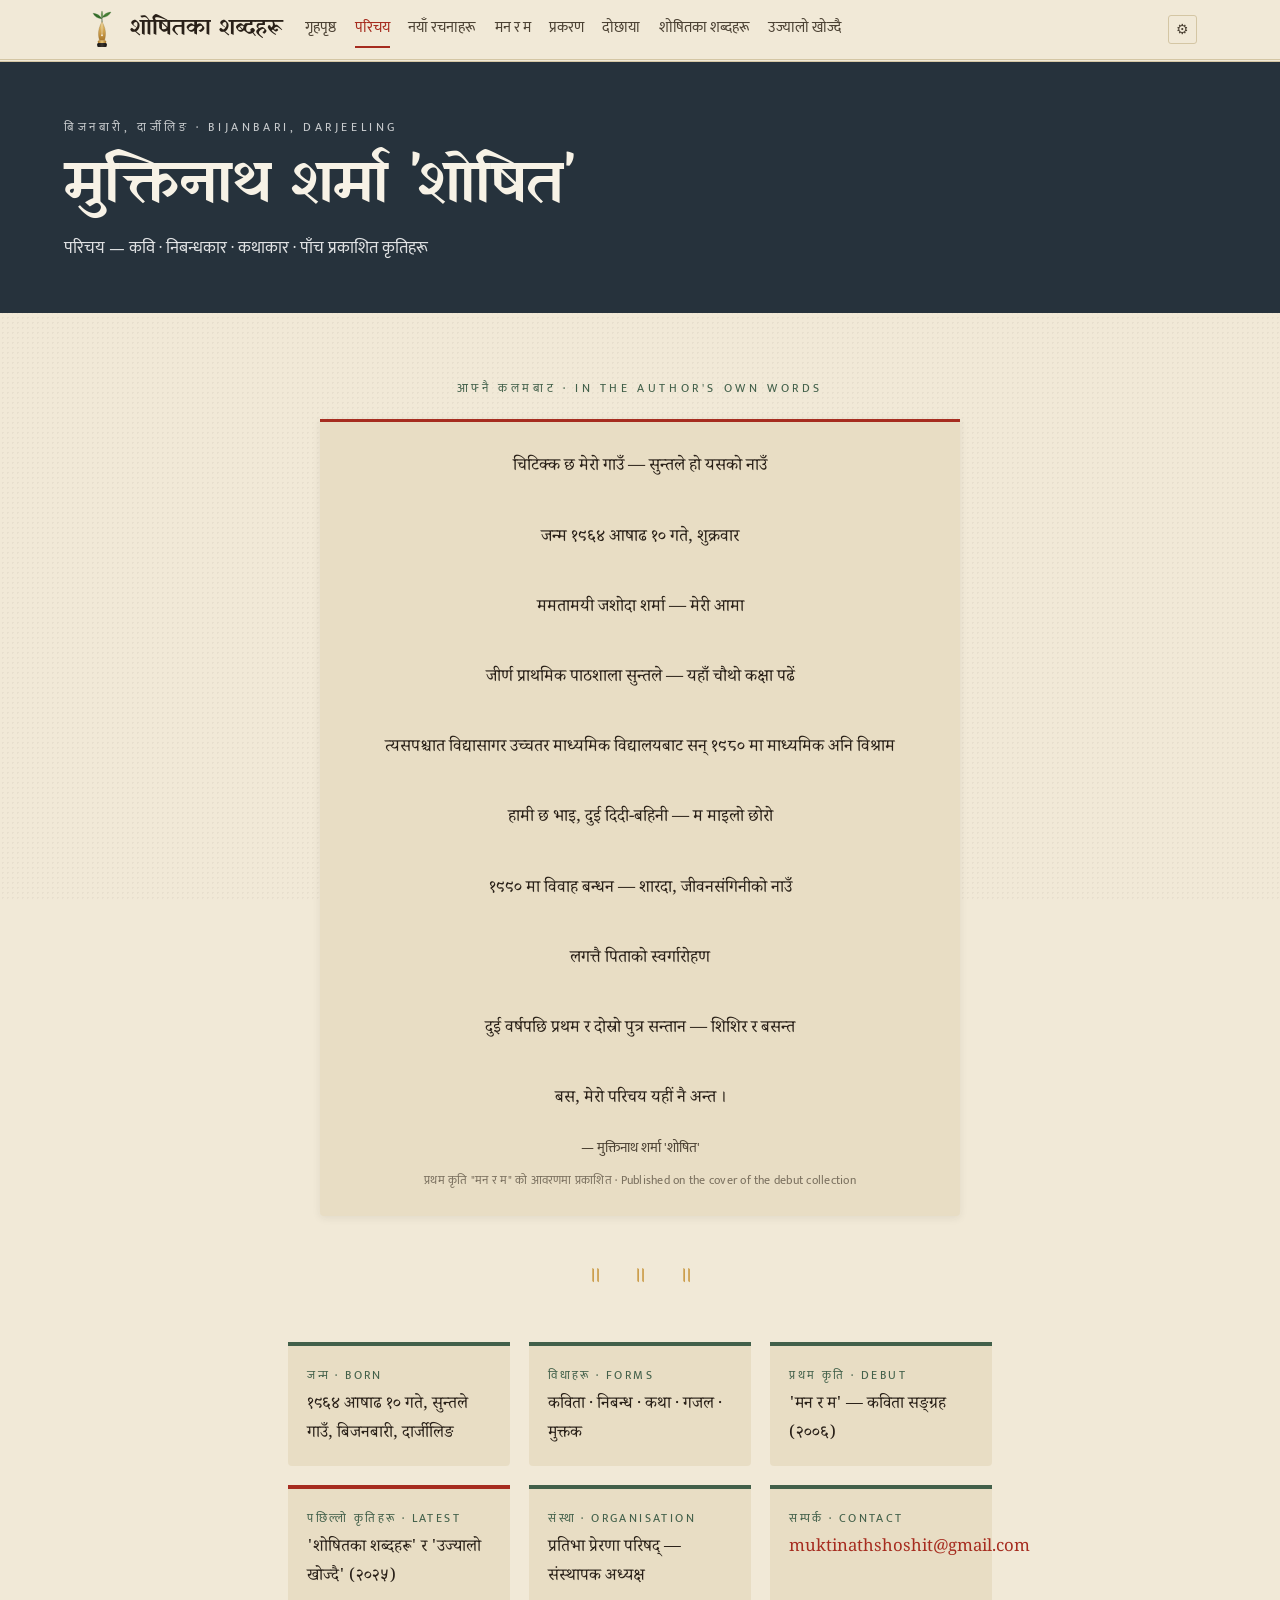
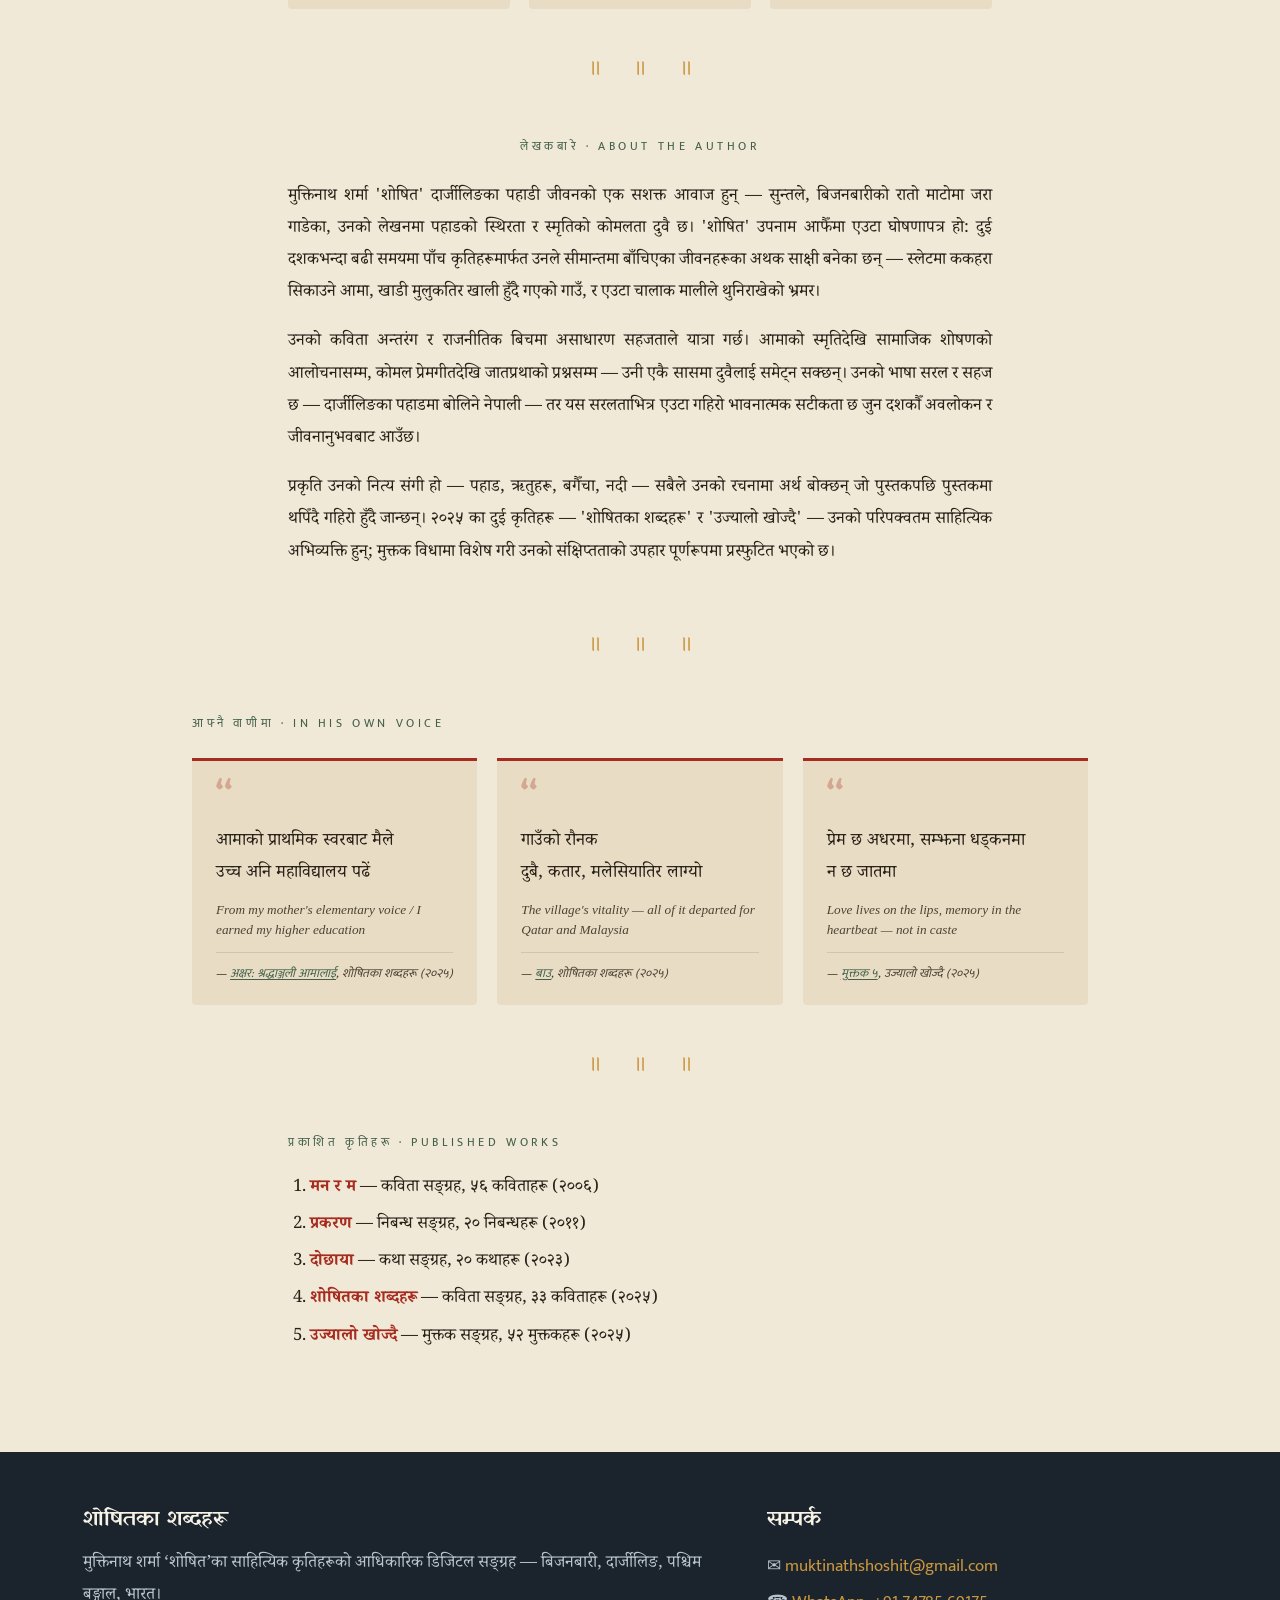
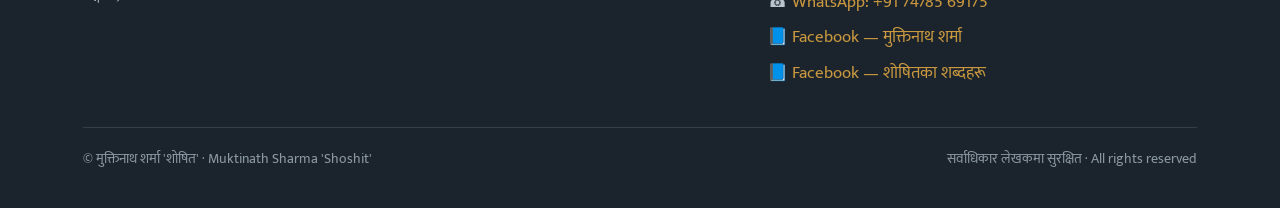
==== commit 8604d023: "Replace scattered lang/theme controls with a unified settings panel Removes the desktop lang-switche" ====
--- a/parichay.html
+++ b/parichay.html
@@ -87,12 +87,7 @@
       <a href="books/ujyalo-khojdai.html" data-ne="उज्यालो खोज्दै" data-en="Ujyalo Khojdai" data-hi="उज्यालो खोज्दै">उज्यालो खोज्दै</a>
     </nav>
     </div>
-    <div class="lang-switcher" aria-label="Language / भाषा">
-      <button class="lang-btn active" data-lang="ne" aria-pressed="true" title="नेपाली">नेपाली</button>
-      <button class="lang-btn" data-lang="en" aria-pressed="false" title="English">EN</button>
-      <button class="lang-btn" data-lang="hi" aria-pressed="false" title="हिन्दी">हि</button>
-    </div>
-    <button id="theme-toggle" aria-label="Switch to dark mode" title="Switch to dark mode">☾</button>
+    <button id="settings-toggle" aria-label="Settings" aria-expanded="false" title="Settings">⚙</button>
   </div>
 </header>
 
@@ -326,6 +321,31 @@
 </footer>
 
 <button id="back-top" aria-label="Back to top" title="Back to top">↑</button>
+
+<div id="settings-panel" aria-hidden="true" role="dialog" aria-modal="true" aria-labelledby="settings-panel-title">
+  <div class="settings-backdrop"></div>
+  <div class="settings-drawer">
+    <div class="settings-head">
+      <span id="settings-panel-title" class="settings-title" data-ne="सेटिङ" data-en="Settings" data-hi="सेटिंग">सेटिङ</span>
+      <button id="settings-close" aria-label="बन्द गर्नुहोस्">✕</button>
+    </div>
+    <div class="settings-body">
+      <div class="settings-section">
+        <p class="settings-label" data-ne="भाषा" data-en="Language" data-hi="भाषा">भाषा</p>
+        <div class="lang-switcher" aria-label="Language / भाषा">
+          <button class="lang-btn active" data-lang="ne" aria-pressed="true" title="नेपाली">नेपाली</button>
+          <button class="lang-btn" data-lang="en" aria-pressed="false" title="English">English</button>
+          <button class="lang-btn" data-lang="hi" aria-pressed="false" title="हिन्दी">हिन्दी</button>
+        </div>
+      </div>
+      <div class="settings-section">
+        <p class="settings-label" data-ne="थिम" data-en="Theme" data-hi="थीम">थिम</p>
+        <button id="theme-toggle" aria-label="Switch to dark mode" title="Switch to dark mode">☾ Dark</button>
+      </div>
+    </div>
+  </div>
+</div>
+
 <script src="js/site.js"></script>
 </body>
 </html>
--- a/css/style.css
+++ b/css/style.css
@@ -195,26 +195,25 @@
   border-bottom:2px solid var(--sindoor);
 }
 
-/* ── theme toggle ── */
-#theme-toggle{
+/* ── settings toggle (header button) ── */
+#settings-toggle{
   background:none; border:1px solid var(--line);
   border-radius:3px; padding:.18rem .42rem;
   font-size:.88rem; cursor:pointer; color:var(--ink-soft);
-  flex-shrink:0; line-height:1.5;
+  flex-shrink:0; line-height:1.5; margin-left:auto;
   transition:background .15s, color .15s, border-color .15s;
 }
-#theme-toggle:hover{
+#settings-toggle:hover,
+#settings-toggle[aria-expanded="true"]{
   background:var(--paper-2); border-color:var(--gold); color:var(--ink);
 }
 
-/* ── language switcher ── */
-.lang-switcher{
-  display:flex; gap:.25rem; margin-left:auto; flex-shrink:0;
-}
+/* ── language switcher (used inside settings panel) ── */
+.lang-switcher{ display:flex; gap:.25rem; flex-shrink:0; }
 .lang-btn{
   background:none; border:1px solid var(--line);
-  border-radius:3px; padding:.18rem .52rem;
-  font-size:.78rem; font-family:var(--ui);
+  border-radius:3px; padding:.22rem .6rem;
+  font-size:.82rem; font-family:var(--ui);
   color:var(--ink-soft); cursor:pointer;
   transition:background .15s, color .15s, border-color .15s;
   line-height:1.5;
@@ -224,6 +223,66 @@
 .lang-btn[aria-pressed="true"]{
   background:var(--sindoor); border-color:var(--sindoor); color:#fff;
 }
+
+/* ── settings panel ── */
+#settings-panel{
+  position:fixed; inset:0; z-index:100;
+  pointer-events:none;
+}
+#settings-panel.is-open{ pointer-events:auto; }
+
+.settings-backdrop{
+  position:absolute; inset:0;
+  background:rgba(41,32,24,.35);
+  opacity:0; transition:opacity .22s;
+}
+#settings-panel.is-open .settings-backdrop{ opacity:1; }
+
+.settings-drawer{
+  position:absolute; top:0; right:0; bottom:0;
+  width:min(300px,90vw);
+  background:var(--paper); border-left:2px solid var(--line);
+  display:flex; flex-direction:column;
+  transform:translateX(100%); transition:transform .22s ease;
+  overflow-y:auto;
+}
+#settings-panel.is-open .settings-drawer{ transform:translateX(0); }
+
+.settings-head{
+  display:flex; align-items:center; justify-content:space-between;
+  padding:.85rem 1.1rem;
+  border-bottom:1px solid var(--line);
+}
+.settings-title{
+  font-family:var(--ui); font-weight:700; font-size:.95rem; color:var(--ink);
+}
+#settings-close{
+  background:none; border:none; cursor:pointer;
+  color:var(--ink-soft); font-size:1rem; padding:.2rem .4rem;
+  line-height:1; border-radius:3px;
+  transition:color .15s, background .15s;
+}
+#settings-close:hover{ color:var(--ink); background:var(--paper-2); }
+
+.settings-body{
+  padding:1.2rem 1.1rem; display:flex; flex-direction:column; gap:1.6rem;
+}
+.settings-section{ display:flex; flex-direction:column; gap:.55rem; }
+.settings-label{
+  font-size:.72rem; font-family:var(--ui); font-weight:700;
+  color:var(--ink-soft); text-transform:uppercase; letter-spacing:.09em;
+}
+
+/* theme toggle inside settings panel */
+#theme-toggle{
+  align-self:flex-start;
+  background:none; border:1px solid var(--line);
+  border-radius:3px; padding:.3rem .75rem;
+  font-size:.88rem; cursor:pointer; color:var(--ink-soft);
+  line-height:1.5; font-family:var(--ui);
+  transition:background .15s, color .15s, border-color .15s;
+}
+#theme-toggle:hover{ background:var(--paper-2); border-color:var(--gold); color:var(--ink); }
 
 /* ── mobile nav hamburger ── */
 #nav-toggle{
@@ -870,9 +929,9 @@
    Print styles
    ──────────────────────────────────────────────────────────── */
 @media print{
-  .site-head, .site-foot, .share-strip, .lang-switcher,
+  .site-head, .site-foot, .share-strip,
   #back-top, #read-progress, .toc-fold, .cta-row,
-  #nav-toggle, .skip-link{ display:none !important; }
+  #nav-toggle, #settings-toggle, #settings-panel, .skip-link{ display:none !important; }
   .reader{ grid-template-columns:1fr !important; }
   .piece{ break-inside:avoid; page-break-inside:avoid; }
   body{
@@ -951,6 +1010,45 @@
   font-size:.97rem; line-height:1.45; font-weight:600; padding-right:1.2rem;
 }
 
+/* ── Recent articles teaser (home page) ── */
+.recent-strip{
+  display:flex; align-items:flex-start; gap:2rem; flex-wrap:wrap;
+}
+.recent-items{
+  flex:1 1 0; min-width:0;
+  display:flex; flex-direction:column; gap:.55rem;
+}
+.recent-item{
+  display:flex; flex-direction:column; gap:.18rem;
+  padding:.75rem 1rem .7rem;
+  background:var(--paper-2); border:1px solid var(--line);
+  border-left:4px solid var(--sindoor);
+  border-radius:0 4px 4px 0;
+  text-decoration:none; color:var(--ink);
+  transition:border-left-color .18s, box-shadow .18s, transform .18s;
+}
+.recent-item:hover{
+  border-left-color:var(--gold);
+  box-shadow:0 2px 12px rgba(41,32,24,.1);
+  transform:translateX(4px);
+  text-decoration:none;
+}
+.recent-kicker{
+  font-family:var(--ui); font-size:.7rem; letter-spacing:.22em;
+  text-transform:uppercase; color:var(--sindoor); line-height:1.4;
+}
+.recent-title{
+  font-family:var(--body); font-size:1.02rem; font-weight:600;
+  color:var(--ink); line-height:1.45;
+}
+.recent-cta{
+  flex-shrink:0; align-self:center;
+}
+@media(max-width:640px){
+  .recent-strip{ flex-direction:column; }
+  .recent-cta{ align-self:flex-start; }
+}
+
 /* ── Back-to-list button (top of article) ────── */
 .back-to-list{
   display:inline-flex; align-items:center; gap:.35rem;
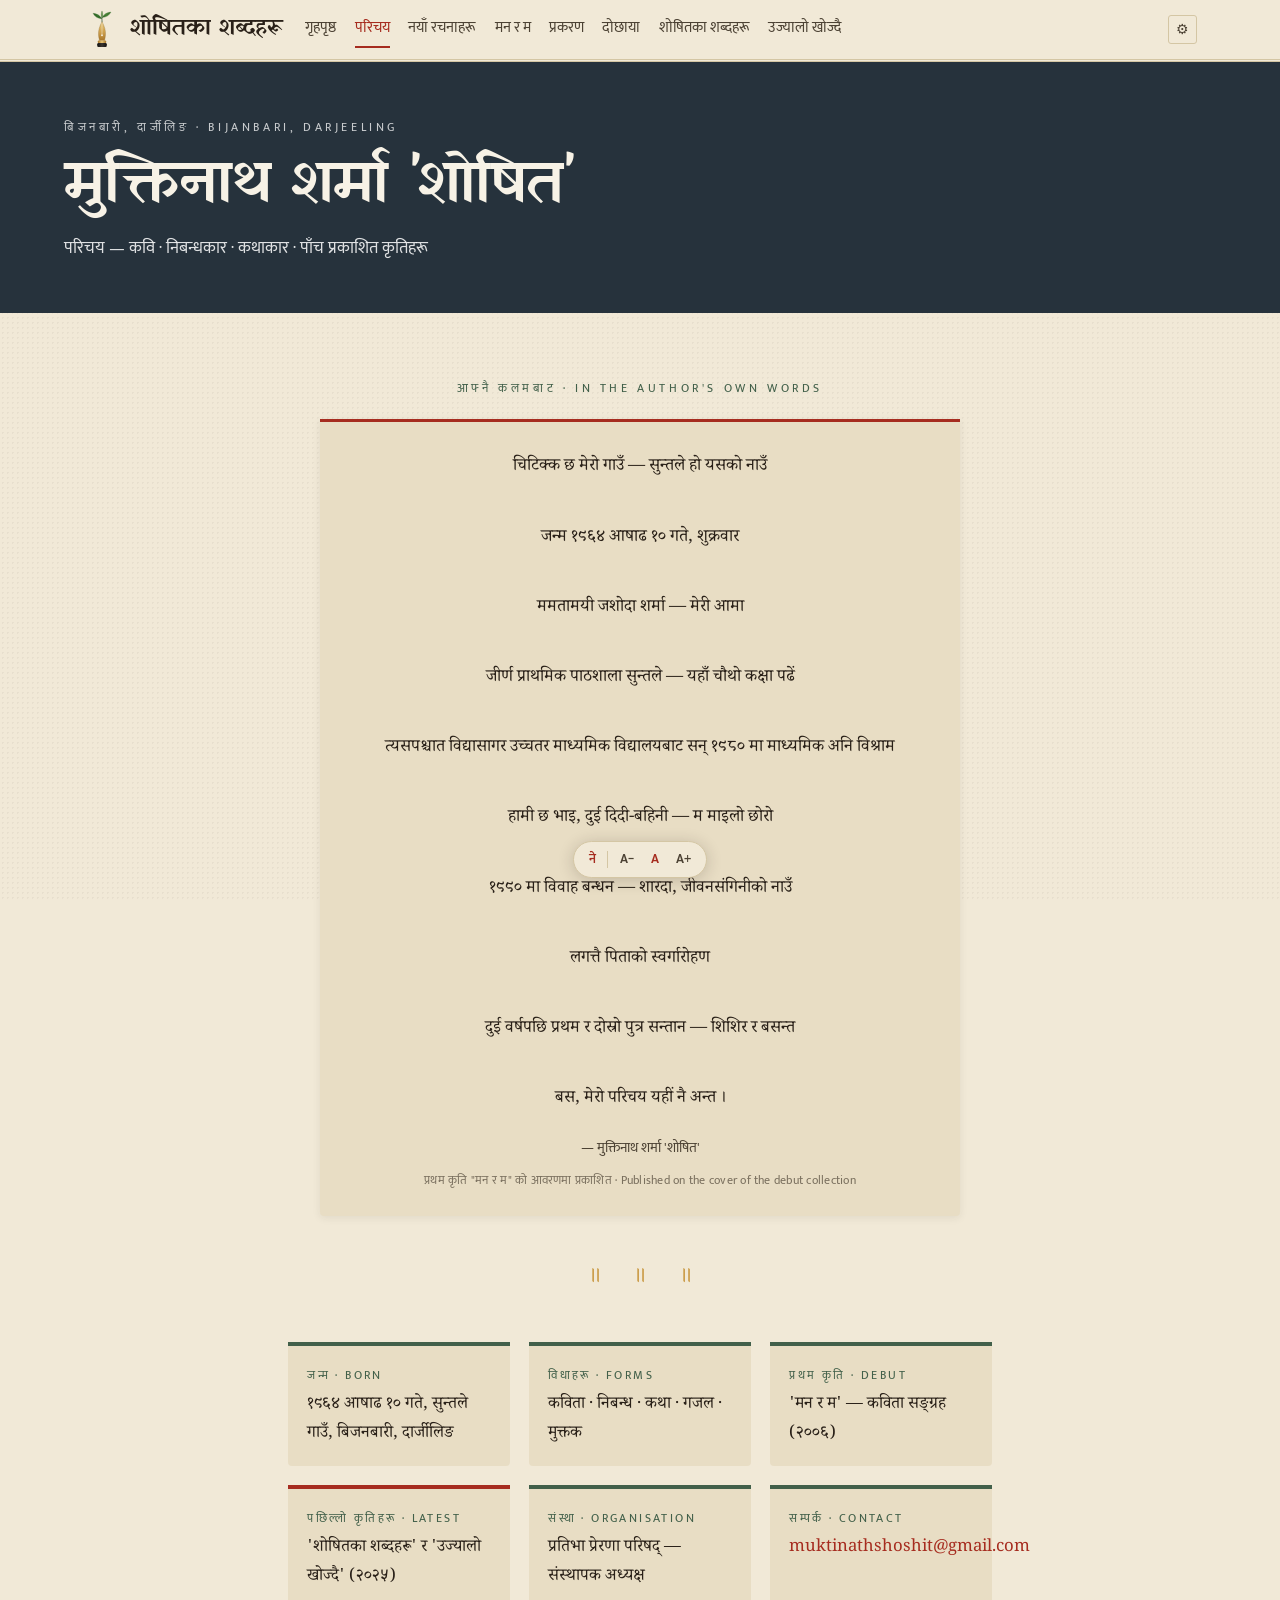
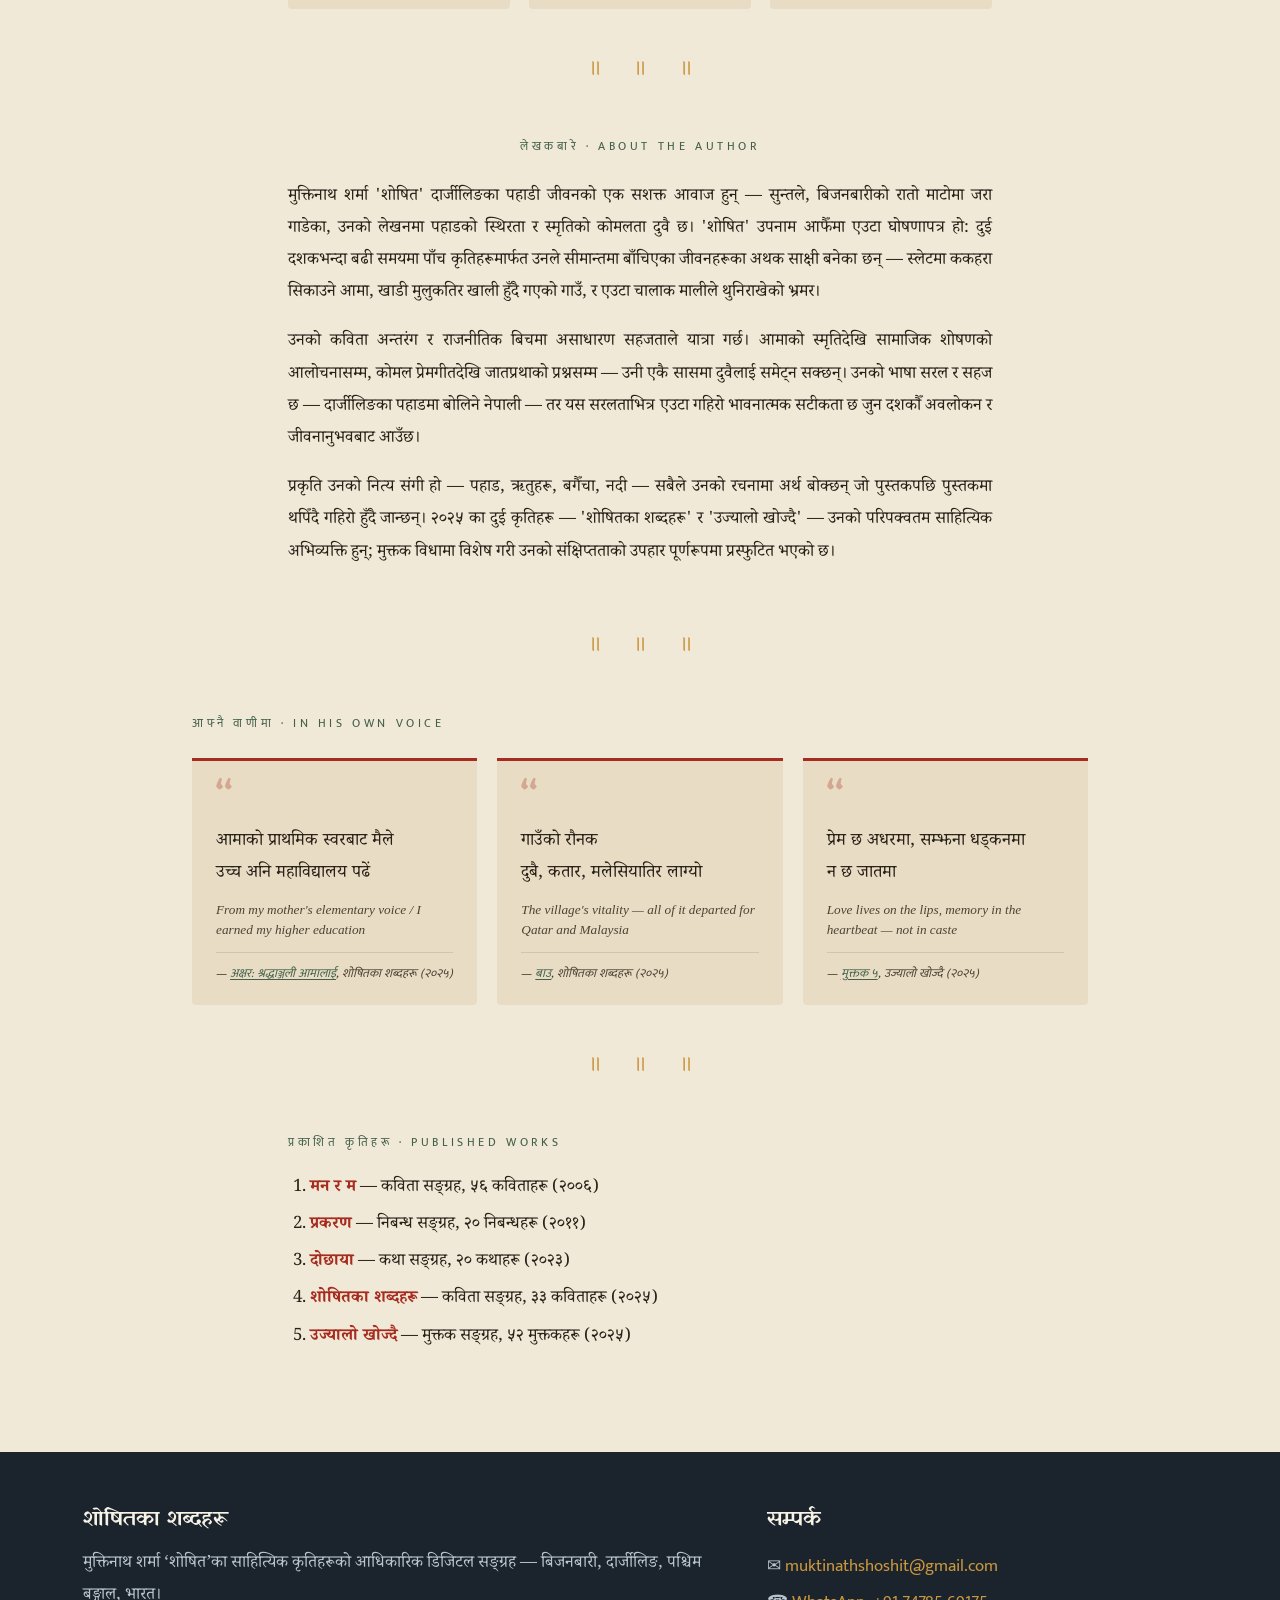
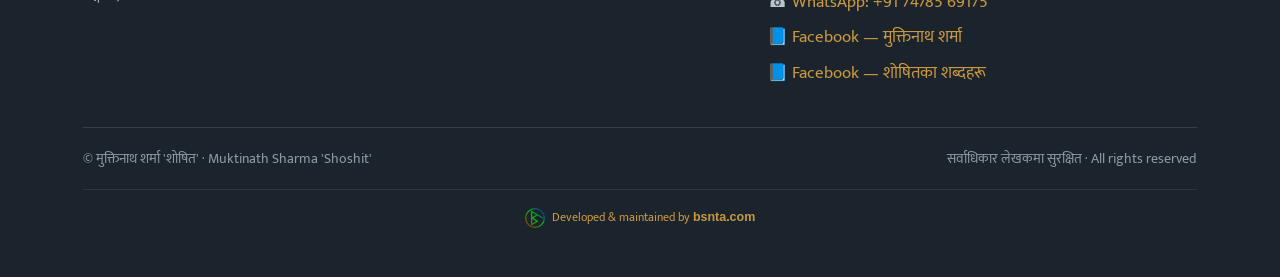
==== commit a342f35f: "Add bsnta.com developer credit to footer across all pages Adds a 'Developed & maintained by bsnta.co" ====
--- a/parichay.html
+++ b/parichay.html
@@ -317,10 +317,24 @@
       <span>© मुक्तिनाथ शर्मा 'शोषित' · Muktinath Sharma 'Shoshit'</span>
       <span>सर्वाधिकार लेखकमा सुरक्षित · All rights reserved</span>
     </div>
+    <div class="dev-credit">
+      <a href="https://bsnta.com" rel="noopener noreferrer" class="dev-credit-link">
+        <img src="images/bsnta-logo.svg" alt="bsnta.com" class="dev-credit-logo" width="20" height="20">
+        <span>Developed &amp; maintained by <strong>bsnta.com</strong></span>
+      </a>
+    </div>
   </div>
 </footer>
 
 <button id="back-top" aria-label="Back to top" title="Back to top">↑</button>
+
+<div id="reader-toolbar" aria-hidden="true" aria-label="Reading controls">
+  <button id="toolbar-lang-cycle" class="toolbar-btn" title="भाषा बदल्नुहोस्">ने</button>
+  <span class="toolbar-sep" aria-hidden="true"></span>
+  <button class="toolbar-btn font-size-btn" data-size="sm" title="Smaller text">A−</button>
+  <button class="toolbar-btn font-size-btn" data-size="md" title="Default text">A</button>
+  <button class="toolbar-btn font-size-btn" data-size="lg" title="Larger text">A+</button>
+</div>
 
 <div id="settings-panel" aria-hidden="true" role="dialog" aria-modal="true" aria-labelledby="settings-panel-title">
   <div class="settings-backdrop"></div>
@@ -342,6 +356,14 @@
         <p class="settings-label" data-ne="थिम" data-en="Theme" data-hi="थीम">थिम</p>
         <button id="theme-toggle" aria-label="Switch to dark mode" title="Switch to dark mode">☾ Dark</button>
       </div>
+      <div class="settings-section">
+        <p class="settings-label" data-ne="अक्षर आकार" data-en="Font Size" data-hi="अक्षर आकार">अक्षर आकार</p>
+        <div class="font-size-controls">
+          <button class="font-size-btn" data-size="sm" title="Smaller text">A−</button>
+          <button class="font-size-btn active" data-size="md" title="Default text">A</button>
+          <button class="font-size-btn" data-size="lg" title="Larger text">A+</button>
+        </div>
+      </div>
     </div>
   </div>
 </div>
--- a/css/style.css
+++ b/css/style.css
@@ -899,15 +899,8 @@
   max-width:var(--measure); margin:0 auto;
 }
 
-/* ── Font size controls (reader pages) ── */
-.font-size-controls{
-  display:flex; align-items:center; gap:.3rem;
-  margin-bottom:1.2rem;
-}
-.font-size-label{
-  font-family:var(--ui); font-size:.72rem; letter-spacing:.18em;
-  text-transform:uppercase; color:var(--tea); margin-right:.1rem;
-}
+/* ── Font size controls (settings panel) ── */
+.font-size-controls{ display:flex; align-items:center; gap:.3rem; }
 .font-size-btn{
   background:none; border:1px solid var(--line);
   border-radius:3px; padding:.15rem .45rem;
@@ -918,12 +911,53 @@
 .font-size-btn:hover{ background:var(--paper-2); border-color:var(--gold); color:var(--ink); }
 .font-size-btn.active{ background:var(--sindoor); border-color:var(--sindoor); color:#fff; }
 
-.reader[data-font-size="sm"] .verse,
-.reader[data-font-size="sm"] .prose,
-.reader[data-font-size="sm"] .prose-flow{ font-size:.93rem; }
-.reader[data-font-size="lg"] .verse,
-.reader[data-font-size="lg"] .prose,
-.reader[data-font-size="lg"] .prose-flow{ font-size:1.18rem; }
+/* ── Reader toolbar (floating quick controls while reading) ── */
+#reader-toolbar{
+  position:fixed; bottom:1.4rem; left:0; right:0; z-index:70;
+  margin:0 auto; width:max-content;
+  display:flex; align-items:center; gap:.1rem;
+  background:var(--paper); border:1px solid var(--line);
+  border-radius:2rem; padding:.28rem .44rem;
+  box-shadow:0 2px 16px rgba(41,32,24,.2);
+  opacity:0; pointer-events:none;
+  transform:translateY(.6rem);
+  transition:opacity .22s, transform .22s;
+}
+#reader-toolbar.is-visible{
+  opacity:1; pointer-events:auto; transform:translateY(0);
+}
+.toolbar-btn{
+  background:none; border:none; cursor:pointer;
+  padding:.2rem .48rem; border-radius:1.5rem;
+  font-size:.8rem; font-family:var(--ui); font-weight:600;
+  color:var(--ink-soft); line-height:1.5;
+  transition:background .12s, color .12s;
+}
+.toolbar-btn:hover{ background:var(--paper-2); color:var(--ink); }
+#toolbar-lang-cycle{ color:var(--sindoor); }
+#toolbar-lang-cycle:hover{ background:var(--paper-2); }
+.toolbar-sep{
+  width:1px; height:1.1rem; background:var(--line);
+  margin:0 .15rem; flex-shrink:0; align-self:center;
+}
+/* font-size buttons inside toolbar: no border, use colour for active */
+#reader-toolbar .font-size-btn{
+  border:none; padding:.2rem .48rem; border-radius:1.5rem;
+  background:none;
+}
+#reader-toolbar .font-size-btn:hover{ background:var(--paper-2); border:none; color:var(--ink); }
+#reader-toolbar .font-size-btn.active{
+  background:none; border:none; color:var(--sindoor);
+}
+
+html[data-font-size="sm"] .verse,
+html[data-font-size="sm"] .prose,
+html[data-font-size="sm"] .prose-flow,
+html[data-font-size="sm"] .parichay-verse{ font-size:.93rem; }
+html[data-font-size="lg"] .verse,
+html[data-font-size="lg"] .prose,
+html[data-font-size="lg"] .prose-flow,
+html[data-font-size="lg"] .parichay-verse{ font-size:1.18rem; }
 
 /* ────────────────────────────────────────────────────────────
    Print styles
@@ -931,7 +965,7 @@
 @media print{
   .site-head, .site-foot, .share-strip,
   #back-top, #read-progress, .toc-fold, .cta-row,
-  #nav-toggle, #settings-toggle, #settings-panel, .skip-link{ display:none !important; }
+  #nav-toggle, #settings-toggle, #settings-panel, #reader-toolbar, .skip-link{ display:none !important; }
   .reader{ grid-template-columns:1fr !important; }
   .piece{ break-inside:avoid; page-break-inside:avoid; }
   body{
@@ -1060,3 +1094,19 @@
 }
 .back-to-list:hover{ border-color:var(--sindoor); color:var(--sindoor); }
 
+
+/* ── Developer credit (footer) ── */
+.dev-credit{
+  border-top:1px solid rgba(255,255,255,.08);
+  margin-top:1rem; padding-top:1rem;
+  text-align:center;
+}
+.dev-credit-link{
+  display:inline-flex; align-items:center; gap:.45rem;
+  font-family:var(--ui); font-size:.78rem; color:#536069;
+  text-decoration:none;
+  transition:color .18s;
+}
+.dev-credit-link:hover{ color:var(--gold); text-decoration:none; }
+.dev-credit-logo{ width:20px; height:20px; opacity:.7; }
+.dev-credit-link:hover .dev-credit-logo{ opacity:1; }
